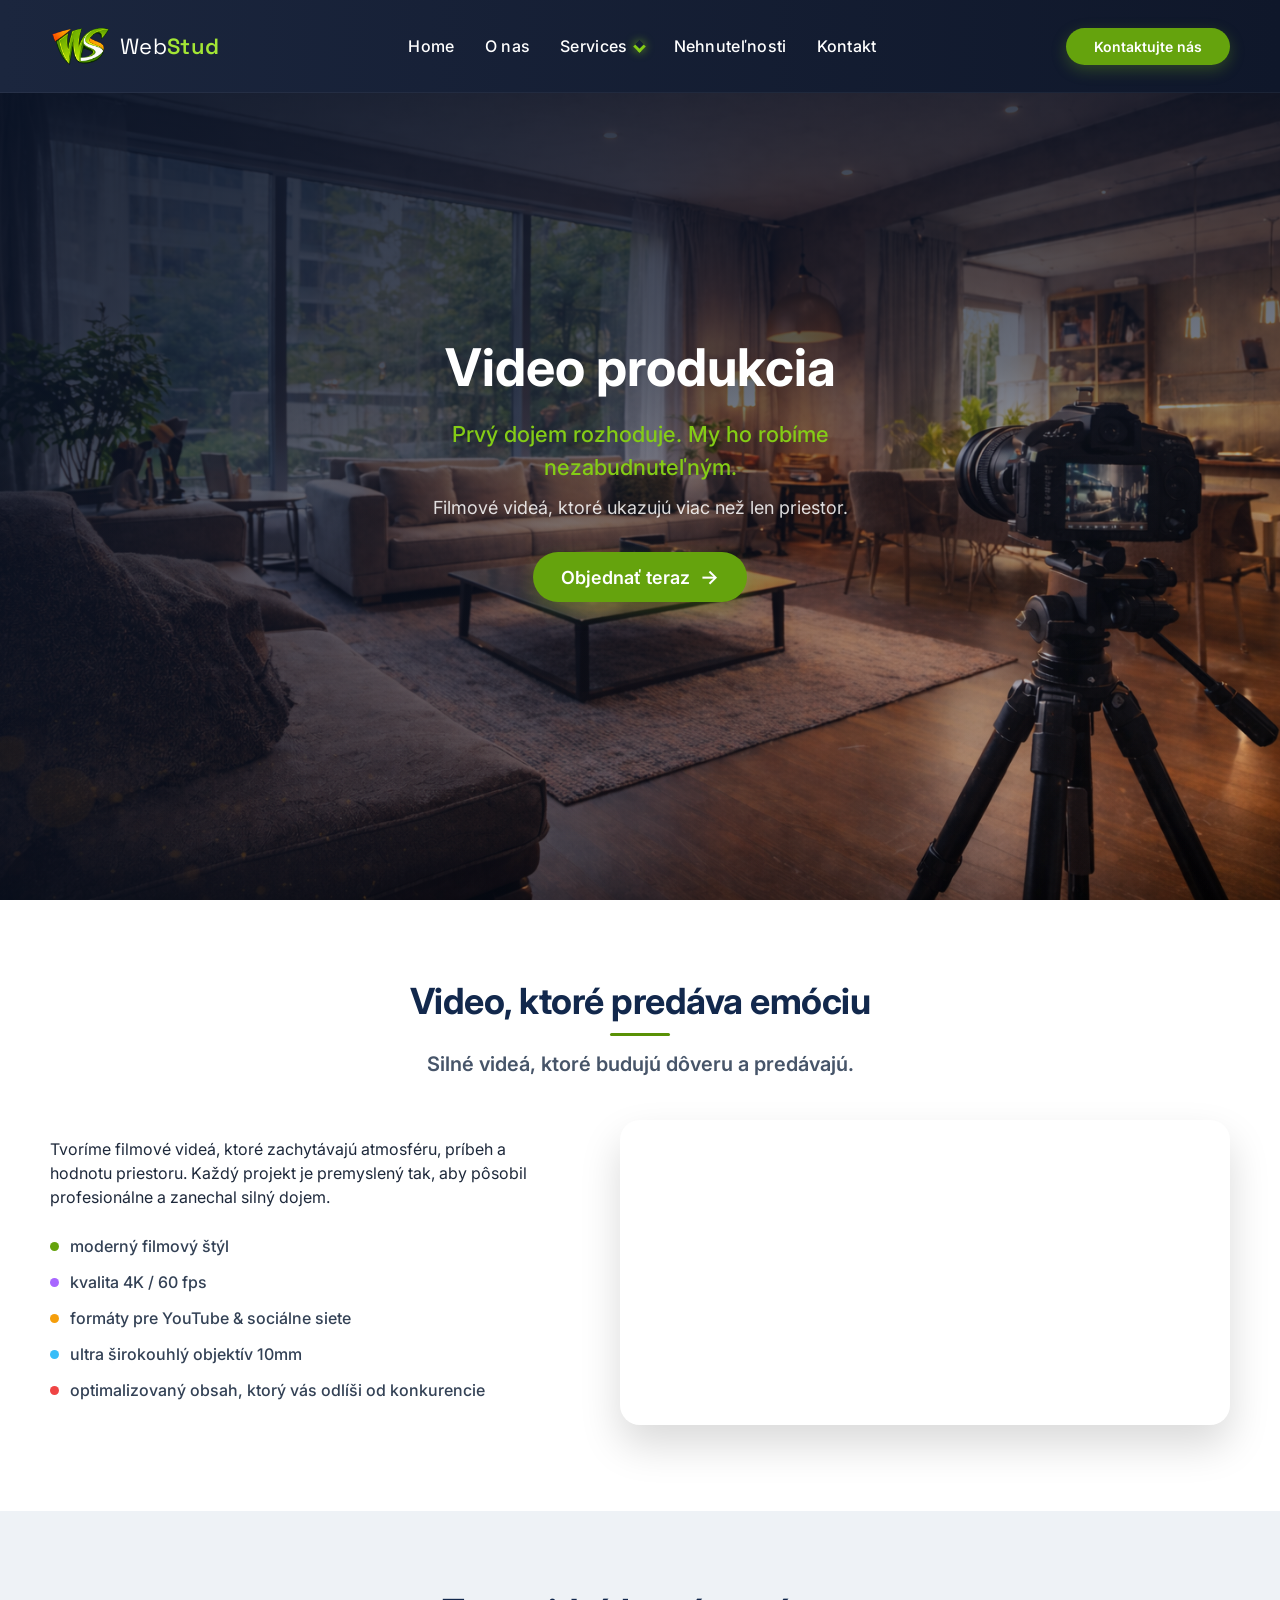
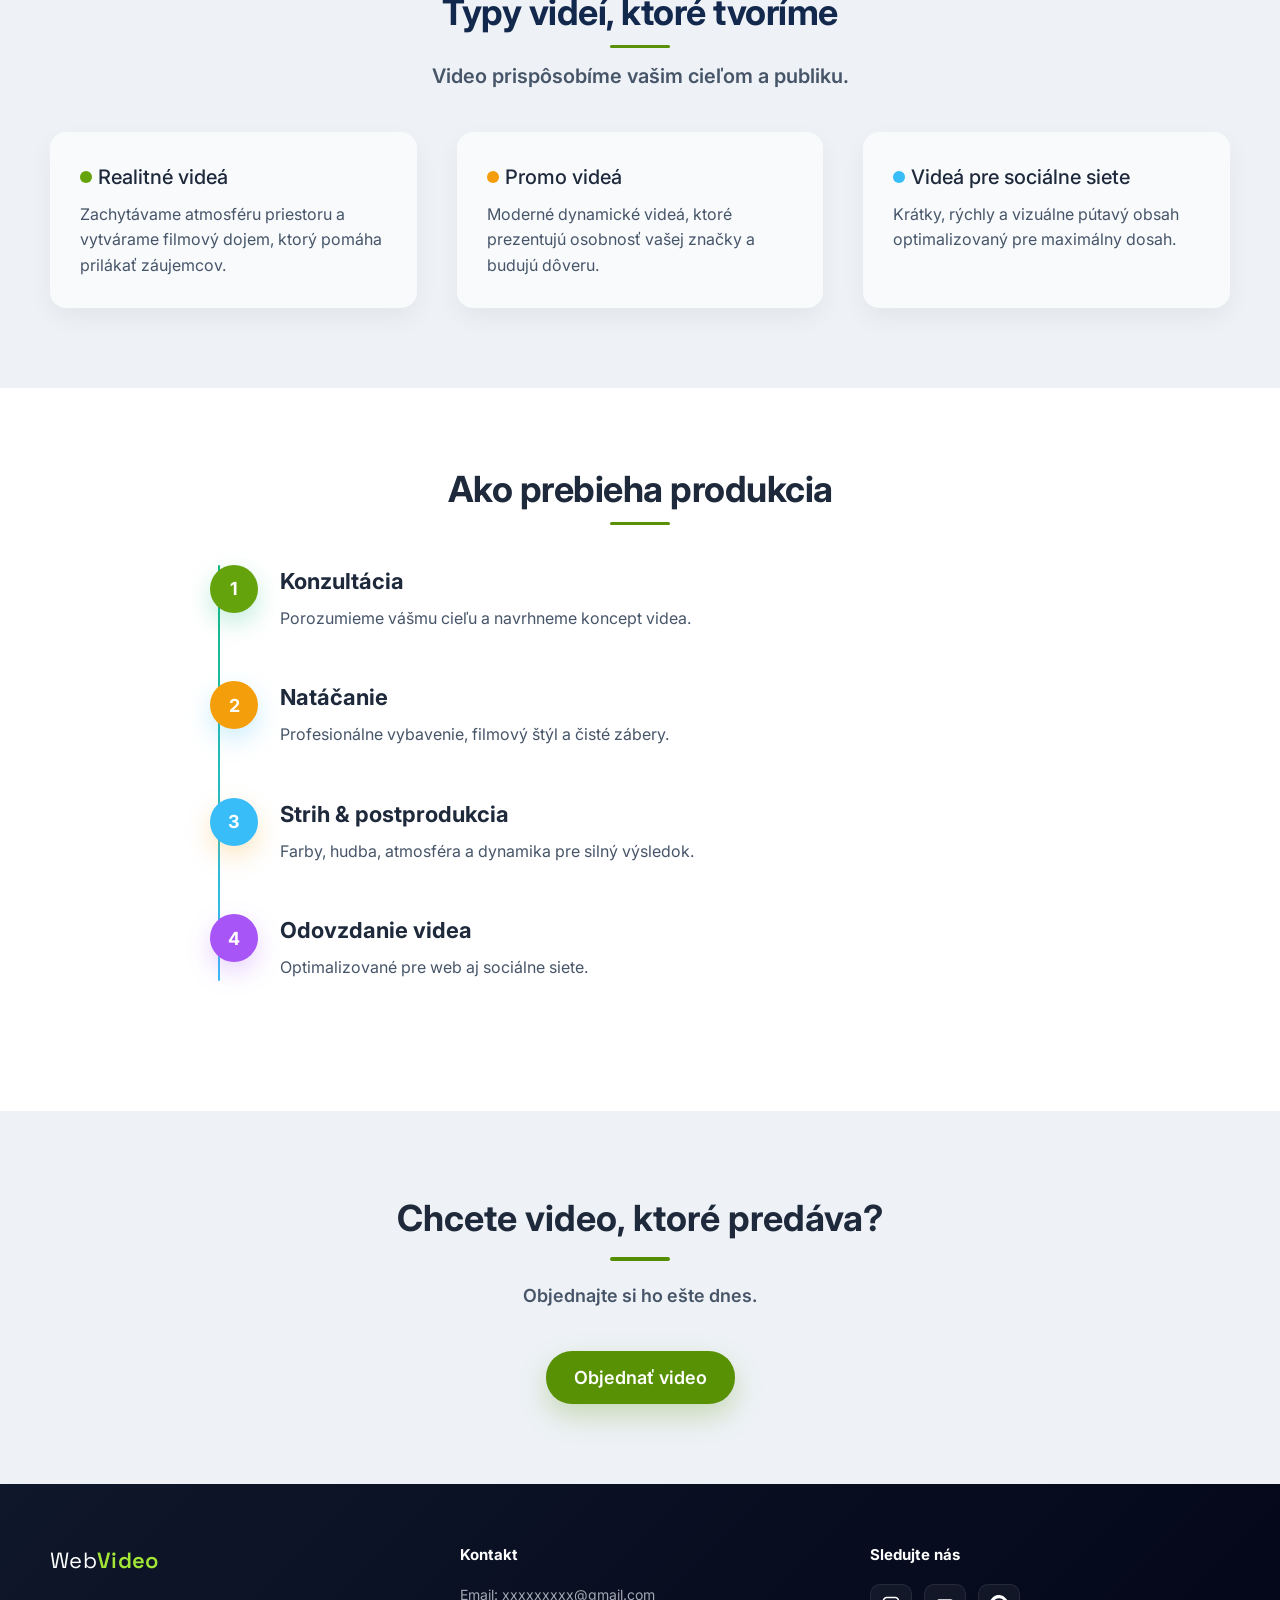
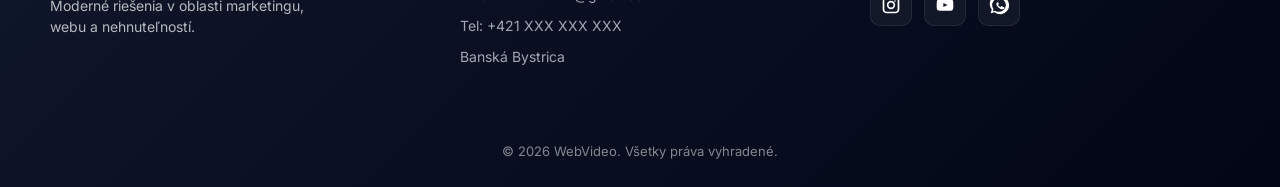
==== video-production.html @ 0b0b2081 "first commit" ====
<!doctype html>
<html lang="sk">
  <head>
    <meta charset="UTF-8" />
    <meta name="viewport" content="width=device-width, initial-scale=1.0" />

    <link
      href="https://fonts.googleapis.com/css2?family=Inter:wght@400;500;600;700;800&display=swap"
      rel="stylesheet"
    />

    <link
      href="https://fonts.googleapis.com/css2?family=Space+Grotesk:wght@500;700&display=swap"
      rel="stylesheet"
    />

    <link rel="stylesheet" href="https://unpkg.com/aos@2.3.1/dist/aos.css">

    <title>Video-prod</title>
    <link rel="stylesheet" href="css/style.css" />
  </head>
  <body>
    <!-- Header -->
    <header class="header">
      <div class="container header-inner">
        <a href="/" class="logo">
          <img src="assets/images/stud4.png"class="logo-img" />
          <span class="logo-text">
            <span class="logo-on">Web</span><span class="logo-business">Stud</span>
          </span>
        </a>

        <nav class="nav">
          <a href="index.html">Home</a>
          <a href="index.html#about">O nas </a>
           <div class="nav-item has-submenu">
              <a href="#services" class="submenu-toggle">
                Services <span class="arrow"></span>
              </a>
            <ul class="submenu">
              <li><a href="web.html">Webové stránky</a></li>
              <li><a href="video-production.html">Video production</a></li>
              <li><a href="visualization.html">Visualization</a></li>
              
            </ul>
          </div>          
          <a href="real-estate.html">Nehnuteľnosti</a>

          <a href="#footer">Kontakt</a>

          <a href="contact.html#form" class="header-btn mobile-btn">
            Kontaktujte nás
          </a>
        </nav>

        <div class="header-contact">
          <a href="contact.html#form" class="header-btn">Kontaktujte nás</a>
        </div>

        <div class="burger" id="burger">
          <span></span>
          <span></span>
          <span></span>
        </div>
      </div>
    </header>

    <!-- Video-hero Section-->
    <section class="video-hero">

      <div class="container">
        <h1>Video produkcia</h1>

        <p class="video-text">
          Prvý dojem rozhoduje. My ho robíme nezabudnuteľným.
        </p>

        <p class="video-description">
          Filmové videá, ktoré ukazujú viac než len priestor.
        </p>

        <a href="#" class="btn btn-primary" data-modal="videoModal">
          Objednať teraz <span class="arrow">→</span>
        </a>
      </div>

    </section>


      <!-- Video-about Section  -->
    <section class="video-about fade-in ">

      <div class="container">
        <h2 class="video-about-title">Video, ktoré predáva emóciu</h2>
        <p class="video-about-subtitle">
          Silné videá, ktoré budujú dôveru a predávajú.
        </p>
      </div>

      <div class="container about-video-container">

        <div class="video-about-text">
          
          <p">
            Tvoríme filmové videá, ktoré zachytávajú atmosféru, príbeh a hodnotu priestoru.
            Každý projekt je premyslený tak, aby pôsobil profesionálne a zanechal silný dojem.
          </p>
          <ul class="video-benefits">
            <li>moderný filmový štýl</li>
            <li>kvalita 4K / 60 fps</li>
            <li>formáty pre YouTube & sociálne siete</li>
            <li>ultra širokouhlý objektív 10mm</li>
            <li>optimalizovaný obsah, ktorý vás odlíši od konkurencie</li>
          </ul>
        </div>

        <div class="video-box">
          <video autoplay muted loop playsinline>
            <source src="assets/videos/video-prod.webm" type="video/mp4" />
          </video>
        </div>

      </div>
    </section>


      <!-- Section Types -->
    <section class="video-types fade-in">
      <div class="container">
        <h2 class="types-title">Typy videí, ktoré tvoríme</h2>
        <p class="types-subtitle">
          Video prispôsobíme vašim cieľom a publiku.
        </p>

        <div class="types-grid">
          <div class="type-card">
            <h3>Realitné videá</h3>
            <p>Zachytávame atmosféru priestoru a vytvárame filmový dojem, ktorý pomáha prilákať záujemcov.</p>
          </div>

          <div class="type-card">
            <h3>Promo videá</h3>
            <p>Moderné dynamické videá, ktoré prezentujú osobnosť vašej značky a budujú dôveru.</p>
          </div>

          <div class="type-card">
            <h3>Videá pre sociálne siete</h3>
            <p>Krátky, rýchly a vizuálne pútavý obsah optimalizovaný pre maximálny dosah.</p>
          </div>

        </div>
      </div>
    </section>

    <!-- Section Timeline -->
    <section class="video-process fade-in">
      <div class="container">
        <h2 class="process-title">Ako prebieha produkcia</h2>

        <div class="timeline">

          <div class="timeline-item">
            <div class="timeline-dot">1</div>
            <div class="timeline-content">
              <h3>Konzultácia</h3>
              <p>Porozumieme vášmu cieľu a navrhneme koncept videa.</p>
            </div>
          </div>

          <div class="timeline-item">
            <div class="timeline-dot">2</div>
            <div class="timeline-content">
              <h3>Natáčanie</h3>
              <p>Profesionálne vybavenie, filmový štýl a čisté zábery.</p>
            </div>
          </div>

          <div class="timeline-item">
            <div class="timeline-dot">3</div>
            <div class="timeline-content">
              <h3>Strih & postprodukcia</h3>
              <p>Farby, hudba, atmosféra a dynamika pre silný výsledok.</p>
            </div>
          </div>

          <div class="timeline-item">
            <div class="timeline-dot">4</div>
            <div class="timeline-content">
              <h3>Odovzdanie videa</h3>
              <p>Optimalizované pre web aj sociálne siete.</p>
            </div>
          </div>

        </div>
      </div>
    </section>

    <!-- Section CTA -->
    <section class="cta-section fade-in">
      <div class="container">

        <h2 class="cta-title">Chcete video, ktoré predáva?</h2>

        <p class="cta-text">
          Objednajte si ho ešte dnes.
        </p>

        <a href="#" class="cta-button" data-modal="videoModal">
          Objednať video
        </a>

      </div>
    </section>


    <!-- Footer  -->
    <footer class="footer fade-in" id="footer">
      <div class="container footer-container">

        <div class="footer-col footer-brand">
          <span class="logo-text">
            <span class="logo-on">Web</span><span class="logo-business">Video</span>
          </span>
          <p class="footer-text">
            Moderné riešenia v oblasti marketingu, <br>webu a nehnuteľností.
          </p>
        </div>

        <div class="footer-col">
          <h4>Kontakt</h4>
          <ul>
            <li>Email: xxxxxxxxx@gmail.com</li>
            <li>Tel: +421 XXX XXX XXX</li>
            <li>Banská Bystrica</li>
          </ul>
        </div>

        <div class="footer-col">
          <h4>Sledujte nás</h4>

          <div class="footer-socials">
            <!-- Instagram -->
            <a href="#">
              <svg viewBox="0 0 24 24" fill="currentColor">
                <path d="M7 2C4.2 2 2 4.2 2 7v10c0 
                2.8 2.2 5 5 5h10c2.8 0 5-2.2 
                5-5V7c0-2.8-2.2-5-5-5H7zm10 
                2a3 3 0 0 1 3 3v10a3 3 0 0 
                1-3 3H7a3 3 0 0 1-3-3V7a3 3 
                0 0 1 3-3h10zm-5 3a5 5 0 1 0 
                0 10 5 5 0 0 0 0-10zm0 
                2a3 3 0 1 1 0 6 3 3 0 0 
                1 0-6zm4.8-2.8a1 1 0 1 
                0 0 2 1 1 0 0 0 0-2z"/>
              </svg>
            </a>

            <!-- YouTube -->
            <a href="#">
              <svg viewBox="0 0 24 24" fill="currentColor">
                <path d="M21.8 8s-.2-1.4-.8-2c-.8-.8-1.7-.8-2.1-.9C15.9 
                5 12 5 12 5h0s-3.9 0-6.9.1c-.4 
                0-1.3.1-2.1.9-.6.6-.8 
                2-.8 2S2 9.6 2 11.2v1.6C2 
                14.4 2.2 16 2.2 16s.2 1.4.8 
                2c.8.8 1.9.8 2.4.9 1.7.2 
                6.6.1 6.6.1s3.9 0 6.9-.1c.4 
                0 1.3-.1 2.1-.9.6-.6.8-2 
                .8-2s.2-1.6.2-3.2v-1.6C22 
                9.6 21.8 8 21.8 8zM10 
                14.5v-5l5 2.5-5 2.5z"/>
              </svg>
            </a>

            <!-- WhatsApp -->
            <a href="#">
              <svg viewBox="0 0 24 24" fill="currentColor">
                <path d="M20 3.9A10 10 0 0 0 3.3 
                17.4L2 22l4.7-1.2A10 10 0 1 0 
                20 3.9zm-8 16.3a8.2 8.2 0 0 
                1-4.2-1.1l-.3-.2-2.8.7.7-2.7-.2-.3a8.2 
                8.2 0 1 1 6.8 3.6zm4.5-6.1c-.2-.1-1.4-.7-1.6-.8-.2-.1-.3-.1-.4.1-.1.2-.5.8-.6 
                1-.1.2-.2.2-.4.1-1.1-.5-1.9-1.1-2.6-2.2-.2-.2 
                0-.3.1-.4.1-.1.2-.3.4-.5.1-.2.2-.3.3-.5.1-.2 
                0-.3 0-.4 0-.1-.4-1-.6-1.4-.2-.4-.3-.3-.4-.3h-.4c-.1 
                0-.4.1-.6.3-.2.2-.8.8-.8 1.9s.8 2.2.9 2.3c.1.2 
                1.6 2.5 4 3.4.6.2 1 .3 1.3.4.6.2 1.1.1 
                1.5.1.5-.1 1.4-.6 1.6-1.1.2-.5.2-1 
                .2-1.1-.1-.1-.2-.1-.4-.2z"/>
              </svg>
            </a>
          </div>
        </div>

      </div>

      <div class="footer-bottom">
        © 2026 WebVideo. Všetky práva vyhradené.
      </div>
    </footer>


    <div class="modal" id="videoModal">
      <div class="modal-content">

        <span class="close">×</span>

        <h2>Objednať video</h2>
        <p>Napíšte nám viac o vašom projekte a pripravíme návrh.</p>

        <form class="modal-form">
          <input type="text" placeholder="Vaše meno" required>
          <input type="email" placeholder="Email" required>
          <input type="text" placeholder="Typ videa (reklama, prezentácia...)">

          <textarea placeholder="Popíšte váš projekt" rows="4"></textarea>

          <button type="submit">Odoslať dopyt</button>
        </form>

      </div>
    </div>

    <script>
      window.addEventListener("scroll", () => {
        const offset = window.scrollY * 0.6;
        document.documentElement.style.setProperty(
          "--parallax-offset",
          offset + "px",
        );
      });
    </script>

    <!-- <a href="#" class="cookie-fixed-button">
      <img src="assets/images/cook-fot.png" alt="Cookie Settings" />
    </a> -->


    <script src="js/main.js"></script>
  </body>
</html>
---- css/style.css ----
/* * {
  outline: 1px solid #d10823;
} */

*,
*::before,
*::after {
  margin: 0;
  padding: 0;
  box-sizing: border-box;
}

html {
  scroll-behavior: smooth;
  font-family: "Inter", sans-serif;
  font-size: 16px;
  line-height: 1.5;
  -webkit-font-smoothing: antialiased;
  -moz-osx-font-smoothing: grayscale;
}

ul,
ol {
  list-style: none;
}

a {
  text-decoration: none;
  color: inherit;
}

table {
  border-collapse: collapse;
  border-spacing: 0;
}

img {
  display: block;
  max-width: 100%;
  height: auto;
}

input,
select,
textarea {
  font: inherit;
  background: none;
  border: none;
  outline: none;
}

button:hover,
a:hover {
  cursor: pointer;
}

button,
a,
.btn,
.btn-primary {
  transition: all 0.3s ease;
}

button,
.btn,
.btn-primary,
.cta-open {
  cursor: pointer !important;
}

body {
  font-family: "Inter", sans-serif;
  background: #f9fafb;
  color: #1e293b;
  width: 100%;
  height: 100vh;
  margin: 0 auto;
}

.container,
.header-inner,
.footer__container {
  max-width: 1920px;
  width: 100%;
  padding: 0 80px;
  margin: 0 auto;
}

@media (max-width: 1512px) {
  .container,
  .header__container,
  .footer__container {
    padding: 0 70px;
  }
}

@media (max-width: 1366px) {
  .container,
  .header__container,
  .footer__container {
    padding: 0 60px;
  }
}

@media (max-width: 1280px) {
  .container,
  .header__container,
  .footer__container {
    padding: 0 50px;
  }
}

@media (max-width: 920px) {
  .container,
  .header__container,
  .footer__container {
    padding: 0 40px;
  }
}

@media (max-width: 768px) {
  .container,
  .header__container,
  .footer__container {
    padding: 0 30px;
  }
}

@media (max-width: 480px) {
  .container,
  .header__container,
  .footer__container {
    padding: 0 20px;
  }
}

@media (max-width: 360px) {
  .container,
  .header__container,
  .footer__container {
    padding: 0 10px;
  }
}

.btn {
  display: inline-block;
  padding: 10px 28px;
  border-radius: 26px;
  text-decoration: none;
  font-weight: 600;
  transition: 0.3s ease;
}

.btn-primary {
  background: #a3e635;
  color: white;
  border: none;
}

.btn-primary:hover {
  background: #599105;
}

.section {
  padding: 80px 0;
}

.section:nth-child(even) {
  background: #f9fafb;
}

.section-dark {
  background: #05aa0d;
  color: white;
}

.section-title {
  font-size: 36px;
  font-weight: 700;
  letter-spacing: -0.5px;
  color: #12284c;
}

@media (max-width: 1024px) {
  .section-title {
    font-size: 32px;
  }
}

@media (max-width: 768px) {
  .section-title {
    font-size: 30px;
  }
}

.section-title::after {
  content: "";
  display: block;
  width: 60px;
  height: 3px;
  margin: 10px auto 0;
  background: #599105;
  border-radius: 2px;
}

.grid {
  display: grid;
  grid-template-columns: repeat(auto-fit, minmax(250px, 1fr));
  gap: 25px;
}

.card {
  background: white;
  padding: 25px;
  border-radius: 10px;
  transition: 0.3s ease;
  box-shadow: 0 5px 15px rgba(0, 0, 0, 0.05);
}

.card:hover {
  transform: translateY(-5px);
}

/* Header */
.header {
  position: fixed;
  width: 100%;
  top: 0;
  left: 0;
  z-index: 1000;
  padding: 16px 0;
  background: linear-gradient(90deg, #1b263e, #0f172a);
  border-bottom: 1px solid rgba(255, 255, 255, 0.05);
}

.header.scrolled {
  box-shadow: 0 5px 20px rgba(0, 0, 0, 0.2);
}

.header-inner {
  display: flex;
  align-items: center;
  justify-content: space-between;
}

.logo {
  display: flex;
  align-items: center;
  gap: 10px;
  text-decoration: none;
}

.logo-img {
  width: 60px;
  height: 60px;
  object-fit: contain;
}

.logo-text {
  font-family: "Space Grotesk", sans-serif;
  letter-spacing: 0.3px;
}

.logo-on {
  color: #ffffff;
  font-weight: 400;
  font-size: 22px;
}

.logo-business {
  font-weight: 600;
  font-size: 22px;
  color: #a3e635;
}

.nav {
  display: flex;
  gap: 30px;
}

.nav a {
  color: #ffffff;
  text-decoration: none;
  font-weight: 500;
  font-size: 16px;
  padding: 5px 0;
  letter-spacing: 0.3px;
  position: relative;
}

.nav a::after {
  content: "";
  position: absolute;
  left: 50%;
  bottom: -6px;
  width: 0;
  height: 2px;
  border-radius: 2px;
  background: linear-gradient(to right, #84cc16, #a3e635);
  transform: translateX(-50%);
  transition: width 0.3s ease;
}

.nav a:hover::after {
  width: 60%;
}

.nav a:hover {
  color: #a3e635;
}

.has-submenu {
  position: relative;
}

.submenu {
  position: absolute;
  top: calc(100% + 6px);
  left: 0;
  background: linear-gradient(90deg, #1b263e, #0f172a);
  padding: 12px 0;
  border-radius: 12px;
  box-shadow: 0 12px 28px rgba(0, 0, 0, 0.18);
  opacity: 0;
  visibility: hidden;
  transform: translateY(10px);
  transition: all 0.25s ease;
  min-width: 220px;
  z-index: 999;
}

.has-submenu:hover .submenu {
  opacity: 1;
  visibility: visible;
  transform: translateY(0);
}

.submenu li a {
  position: relative;
  display: inline-block;
  padding: 12px 20px;
  color: #e2e8f0;
  font-size: 15px;
  white-space: nowrap;
  transition: color 0.25s ease;
}

.submenu li a::after {
  content: "";
  position: absolute;
  left: 50%;
  bottom: 6px;
  transform: translateX(-50%);
  width: 10px;
  height: 2px;
  background: transparent;
  transition: background 0.25s ease;
}

.submenu li a:hover::after {
  background: #ffffff;
}

.nav-item .submenu-toggle {
  display: flex;
  align-items: center;
  gap: 7px;
}

.nav-item .arrow {
  width: 9px;
  height: 9px;
  border-right: 3px solid #84cc16;
  border-bottom: 3px solid #84cc16;
  transform: rotate(45deg);
  transition:
    transform 0.25s ease,
    border-color 0.25s ease,
    box-shadow 0.25s ease;
  box-shadow: 0 0 10px rgba(132, 204, 22, 0.7);
}

.has-submenu:hover .arrow {
  transform: rotate(-135deg);
  border-color: #ffffff;
  box-shadow: 0 0 12px rgba(255, 255, 255, 0.9);
}

.header-btn {
  background: #65a30d;
  color: #ffffff;
  padding: 10px 28px;
  border-radius: 26px;
  font-size: 14px;
  font-weight: 600;
  box-shadow: 0 5px 15px rgba(132, 204, 22, 0.25);
  transition: all 0.3s ease;
}

.header-btn:hover {
  background: #84cc16;
  color: #ffffff;
  transform: translateY(-1px);
  box-shadow: 0 6px 15px rgba(89, 145, 5, 0.3);
}

.mobile-btn {
  display: none;
}

/* Burger */
.burger {
  display: none;
  flex-direction: column;
  gap: 4px;
  cursor: pointer;
}

.burger span {
  width: 25px;
  height: 3px;
  background: white;
  transition: 0.3s ease;
}

.burger.active span:nth-child(1) {
  transform: rotate(45deg) translate(5px, 5px);
}

.burger.active span:nth-child(2) {
  opacity: 0;
}

.burger.active span:nth-child(3) {
  transform: rotate(-45deg) translate(5px, -5px);
}

@media (max-width: 1020px) {
  .nav {
    display: flex;
    gap: 20px;
  }

  .header-btn {
    padding: 8px 14px;
  }
}

@media (max-width: 768px) {
  .nav {
    position: fixed;
    top: 0;
    right: -100%;
    width: 260px;
    height: 100vh;
    background: #1e293b;
    background-image:
      repeating-linear-gradient(
        135deg,
        rgba(255, 255, 255, 0.04) 0px,
        rgba(255, 255, 255, 0.04) 1px,
        transparent 1px,
        transparent 20px
      ),
      repeating-linear-gradient(
        45deg,
        rgba(255, 255, 255, 0.04) 0px,
        rgba(255, 255, 255, 0.04) 1px,
        transparent 1px,
        transparent 20px
      );
    flex-direction: column;
    gap: 25px;
    padding: 100px 30px;
    transition: 0.4s ease;
  }

  .nav.active {
    right: 0;
  }

  .header-contact {
    display: none;
  }

  .burger {
    display: flex;
  }

  .nav a {
    font-size: 18px;
  }

  .nav-item .arrow {
    width: 12px;
    height: 12px;
    margin-left: 4px;
    border-right: 3px solid #84cc16;
    border-bottom: 3px solid #84cc16;
    transform: rotate(45deg);
    transition:
      transform 0.25s ease,
      border-color 0.25s ease,
      box-shadow 0.25s ease;
    box-shadow: 0 0 10px rgba(132, 204, 22, 0.7);
  }

  .mobile-btn {
    display: inline-block;
  }

  .nav .header-btn {
    width: 100%;
    padding: 12px;
    border-radius: 10px;
  }

  .nav .header-btn {
    color: #fff;
    padding: 8px 24px;
    border: 2px solid #84cc16;
    border-radius: 26px;
    background: transparent;
    box-shadow: none;
  }

  .nav .header-btn:hover {
    color: #fff;
    background: #84cc16;
  }

  .nav .header-btn::after {
    content: none;
  }
}

/* Section Hero */
.hero {
  position: relative;
  height: 100vh;
  display: flex;
  align-items: center;
  justify-content: center;
  text-align: center;
  overflow: hidden;
  color: #fff;
}

.hero-bg {
  position: absolute;
  inset: 0;
  z-index: 1;
}

.hero-bg img {
  width: 100%;
  height: 100%;
  object-fit: cover;
  object-position: right center;
  transform: scale(1.08);
  transition: transform 4s ease;
}

.hero:hover .hero-bg img {
  transform: scale(1.12);
}

.hero-gradient {
  position: absolute;
  inset: 0;
  background:
    radial-gradient(
      circle at center,
      rgba(0, 0, 0, 0.5) 0%,
      rgba(0, 0, 0, 0.2) 40%,
      rgba(0, 0, 0, 0) 70%
    ),
    linear-gradient(
      90deg,
      rgba(5, 25, 55, 0.8) 0%,
      rgba(5, 25, 55, 0.6) 40%,
      rgba(5, 25, 55, 0.2) 100%
    );
}

.hero-content {
  position: relative;
  z-index: 3;
  max-width: 700px;
  padding-top: 50px;
}

.hero-title {
  font-size: clamp(36px, 6vw, 64px);
  font-weight: 700;
  margin-bottom: 20px;
  letter-spacing: -1px;
}

.hero-title .accent {
  color: #65a30d;
  margin: 0 8px;
}

.hero-subtitle {
  font-size: 20px;
  color: #cfd8e3;
  margin-bottom: 45px;
  line-height: 1.6;
  max-width: 600px;
  margin-left: auto;
  margin-right: auto;
}

.hero-buttons {
  display: flex;
  justify-content: center;
  gap: 15px;
  margin-top: 70px;
  flex-wrap: wrap;
}

.btn {
  padding: 10px 28px;
  border-radius: 26px;
  font-weight: 600;
  text-decoration: none;
  transition: all 0.3s ease;
}

.btn-primary {
  background: #65a30d;
  color: #fff;
  box-shadow: 0 10px 25px rgba(101, 163, 13, 0.3);
}

.btn-primary:hover {
  background: #84cc16;
  color: #fff;
  transform: translateY(-4px) scale(1.03);
  box-shadow:
    0 0 20px rgba(132, 204, 22, 0.6),
    0 10px 20px rgba(101, 163, 13, 0.5);
}

.btn-outline {
  border: 2px solid #65a30d;
  color: #fff;
  background: transparent;
}

.btn-outline:hover {
  background: #65a30d;
  color: #fff;
  transform: translateY(-4px) scale(1.03);
  box-shadow: 0 15px 35px rgba(101, 163, 13, 0.4);
}

.hero-title,
.hero-subtitle,
.hero-buttons {
  opacity: 0;
  transform: translateY(40px);
  animation: heroFade 1.4s ease-out forwards;
}

.hero-subtitle {
  animation-delay: 0.3s;
}

.hero-buttons {
  animation-delay: 0.6s;
}

@keyframes heroFade {
  to {
    opacity: 1;
    transform: translateY(0);
  }
}
@media (max-width: 768px) {
  .hero {
    padding: 150px 0 80px 0;
    background-position: right center;
  }

  .hero-title {
    font-size: 36px;
  }

  .hero-text {
    font-size: 16px;
  }

  .hero-glass {
    width: 250px;
    height: 180px;
    left: 70%;
    opacity: 0.4;
  }

  .hero::before,
  .hero::after {
    width: 250px;
    height: 250px;
    filter: blur(80px);
  }
}

@media (max-width: 480px) {
  .hero {
    padding: 130px 0 80px 0;
  }

  .hero-title {
    font-size: 28px;
  }

  .hero-subtitle {
    font-size: 16px;
    line-height: 1.5;
  }

  .hero-buttons {
    flex-direction: column;
    align-items: center;
    gap: 12px;
    margin-top: 30px;
  }

  .btn-primary,
  .btn-outline {
    width: auto;
    min-width: 220px;
  }

  .hero-glass {
    display: none;
  }

  .mobile-btn {
    display: inline-block;
    margin-top: 20px;
    text-align: center;
  }
}

/* Section About */

.section-about {
  padding: 80px 0;
  position: relative;
  overflow: hidden;
  background: linear-gradient(135deg, #f8fafc 0%, #eef2f6 50%, #ffffff 100%);
}

.section-about::before {
  content: "";
  position: absolute;
  inset: 0;
  background: radial-gradient(
    circle at 20% 10%,
    rgba(42, 79, 138, 0.08),
    transparent 70%
  );
  pointer-events: none;
}

.about-container {
  display: grid;
  grid-template-columns: 1fr 1.15fr;
  gap: 20px;
  align-items: center;
}

.about-left,
.about-right {
  flex: 1 1 300px;
}

.about-left .section-title {
  font-size: 36px;
  margin-bottom: 24px;
  color: #12284c;
}

.about-text {
  font-size: 17px;
  line-height: 1.5;
  margin-bottom: 10px;
  color: #243144;
}

.about-text.fade-up {
  transform: translateY(40px);
  opacity: 0;
  transition: all 0.6s ease-out;
}

.about-text.fade-up.visible {
  transform: translateY(0);
  opacity: 1;
}

.about-list li {
  position: relative;
  padding-left: 28px;
  margin-bottom: 4px;
  font-size: 17px;
  color: #1f2a38;
  line-height: 1.6;
  font-weight: 500;
}

.about-list li {
  opacity: 0;
  transform: translateY(10px);
  transition: 0.4s ease;
}

.about-list.active li {
  opacity: 1;
  transform: translateY(0);
}

.about-list.active li:nth-child(1) {
  transition-delay: 0.1s;
}
.about-list.active li:nth-child(2) {
  transition-delay: 0.2s;
}
.about-list.active li:nth-child(3) {
  transition-delay: 0.3s;
}
.about-list li::before {
  content: "";
  position: absolute;
  left: 0;
  top: 9px;
  width: 9px;
  height: 9px;
  border-radius: 50%;
  transition: all 0.25s ease;
}

.about-list li:nth-child(1)::before {
  background: #65a30d;
}

.about-list li:nth-child(2)::before {
  background: #38bdf8;
}

.about-list li:nth-child(3)::before {
  background: #f59e0b;
}

.laptop {
  position: relative;
  width: 100%;
  max-width: 760px;
  min-width: 0px;
  margin-left: auto;
  justify-self: end;
  transform: translateY(30px);
}

.laptop:hover {
  transform: translateY(20px) scale(1.02);
  transition: 0.4s ease;
}

.laptop img {
  width: 100%;
  display: block;
  position: relative;
  filter: drop-shadow(0 20px 40px rgba(42, 79, 138, 0.18));
  transform: scale(1.06);
  z-index: 2;
}

/* screen container */
.screen {
  position: absolute;
  top: 12%;
  left: 31%;
  width: 58%;
  height: 59%;
  overflow: hidden;
  z-index: 1;
  clip-path: polygon(
    18% 3%,
    /* top left */ 100% 9%,
    /* top right */ 90% 95%,
    /* bottom right */ 10% 79% /* bottom left */
  );
}

.screen video {
  width: 100%;
  height: 100%;
  object-fit: cover;
  filter: brightness(0.97) contrast(1.08) saturate(1.05);
}

@media (max-width: 1020px) {
  .about-container {
    grid-template-columns: 1fr;
    gap: 0px;
  }
}

@media (max-width: 900px) {
  .about-container {
    grid-template-columns: 1fr;
  }

  .laptop {
    justify-self: center;
  }

  .section-about {
    padding-top: 80px;
    padding-bottom: 0;
  }

  .laptop {
    margin: 0 auto;
  }

  .about-left {
    max-width: 100%;
  }
}

@media (max-width: 768px) {
  .about-container {
    grid-template-columns: 1fr;
  }

  .about-list li {
    font-size: 15px;
  }

  .laptop {
    margin: 0 auto;
    justify-self: center;
  }
}

@media (max-width: 520px) {
  .about-container {
    padding: 0 px;
  }

  .section-title {
    font-size: 26px;
  }

  .about-text {
    font-size: 14px;
    line-height: 1.6;
    margin-bottom: 16px;
    max-width: 100%;
  }

  .laptop {
    min-width: 360px;
  }
}

@media (max-width: 480px) {
  .about-list li {
    font-size: 14px;
  }
}

@media (max-width: 360px) {
  .laptop {
    min-width: 300px;
  }
}

/* Section Services */
.section-services {
  padding: 80px 0;
  background: #ffffff;
}

.section-title {
  font-size: 36px;
  font-weight: 700;
  letter-spacing: -0.5px;
  display: block;
  width: 100%;
  text-align: center;
}

.section-title::after {
  content: "";
  display: block;
  width: 60px;
  height: 3px;
  margin: 10px auto 0;
  background: #599105;
  border-radius: 2px;
}

.section-subtitle {
  color: #243144;
  font-size: 18px;
  margin-bottom: 50px;
  text-align: center;
  padding-top: 14px;
}

.section-services .grid {
  display: grid;
  grid-template-columns: repeat(auto-fit, minmax(280px, 1fr));
  gap: 45px;
}

.card {
  background: #ffffff;
  border-radius: 18px;
  display: flex;
  flex-direction: column;
  height: 100%;
  overflow: hidden;
  border: 1.5px solid rgba(42, 79, 138, 0.22);
  padding: 0;
  box-shadow: 0 8px 24px rgba(0, 0, 0, 0.06);
  transition: all 0.35s cubic-bezier(0.22, 1, 0.36, 1);
}

.card:hover {
  transform: translateY(-8px);
  box-shadow: 0 25px 50px rgba(0, 0, 0, 0.1);
}

.card:hover .card-top::before {
  opacity: 0.16;
}

.card:hover p {
  color: #334155;
}

.card-top {
  background: linear-gradient(135deg, #0b1626, #2a4f8a);
  padding: 28px;
  color: #ffffff;
  position: relative;
  overflow: hidden;
}

.card-top::after {
  content: "";
  position: absolute;
  inset: 0;
  background: radial-gradient(
    circle at 30% 20%,
    rgba(255, 255, 255, 0.12),
    transparent 75%
  );
  pointer-events: none;
}

.card-top::before {
  content: "";
  position: absolute;
  inset: 0;
  background-image:
    repeating-linear-gradient(
      135deg,
      rgba(255, 255, 255, 0.04) 0px,
      rgba(255, 255, 255, 0.04) 1px,
      transparent 1px,
      transparent 20px
    ),
    repeating-linear-gradient(
      45deg,
      rgba(255, 255, 255, 0.04) 0px,
      rgba(255, 255, 255, 0.04) 1px,
      transparent 1px,
      transparent 20px
    );
  opacity: 0.15;
}

.card:hover .card-top::before {
  opacity: 1;
}

.card-top .icon,
.card-top h3 {
  position: relative;
  z-index: 2;
}

.card-top .icon svg {
  width: 40px;
  height: 40px;
  color: #9ee52a;
}

.card-top h3 {
  font-size: 20px;
  font-weight: 500;
  letter-spacing: 0.3px;
  color: #ffffff;
}

.card-body {
  display: flex;
  flex-direction: column;
  padding: 24px;
  flex: 1;
  transition: 0.3s ease;
}

.card:hover .card-body {
  transform: translateY(-4px);
}

.card-body p {
  color: #243144;
  margin-bottom: 16px;
}

.card-list {
  list-style: none;
  padding-left: 0;
}

.card-list li {
  position: relative;
  padding-left: 20px;
  margin-bottom: 8px;
  color: #243144;
  font-size: 14px;
}

.card-list li::before {
  content: "";
  position: absolute;
  left: 0;
  top: 9px;
  width: 9px;
  height: 9px;
  border-radius: 50%;
  transition: all 0.25s ease;
}
.card:nth-child(1) .card-list li::before {
  background: #9ee52a;
}

.card:nth-child(2) .card-list li::before {
  background: #38bdf8;
}

.card:nth-child(3) .card-list li::before {
  background: #f59e0b;
}

.card-btn {
  display: inline-flex;
  align-items: center;
  gap: 10px;
  padding: 10px 28px;
  margin-top: auto;
  background: transparent;
  border: 1.5px solid rgba(42, 79, 138, 0.6);
  color: #2a4f8a;
  font-size: 18px;
  font-weight: 600;
  letter-spacing: 0.3px;
  border-radius: 26px;
  margin-top: auto;
  text-decoration: none;
  transition: all 0.25s ease;
}

.card-btn:hover {
  background: rgba(42, 79, 138, 0.12);
  color: #2a4f8a;
  transform: translateY(-2px);
}

.card-btn::after {
  content: "→";
  font-size: 20px;
  transition: transform 0.3s ease;
}

.card-btn:hover::after {
  transform: translateX(5px);
}

.card:nth-child(1) .icon svg {
  color: #9ee52a;
}

.card:nth-child(2) .icon svg {
  color: #38bdf8;
}

.card:nth-child(3) .icon svg {
  color: #f59e0b;
}

.card:hover .icon svg {
  transform: scale(1.2);
  transition: 0.3s;
}

.fade-up {
  opacity: 0;
  transform: translateY(20px);
  animation: fadeUp 0.6s forwards;
}

.card:nth-child(1) {
  animation-delay: 0.1s;
}

.card:nth-child(2) {
  animation-delay: 0.2s;
}

.card:nth-child(3) {
  animation-delay: 0.3s;
}

@keyframes fadeUp {
  to {
    opacity: 1;
    transform: translateY(0);
  }
}

@media (max-width: 768px) {
  .section-services .card {
    padding: 0px;
  }

  .section-title {
    font-size: 28px;
  }

  .section-subtitle {
    font-size: 16px;
  }
}

/* Section Partners */
.section-partners {
  background: #eef2f6;
  padding: 40px 0 80px 0;
  text-align: center;
}

.partners-grid {
  display: grid;
  grid-template-columns: repeat(auto-fit, minmax(140px, 1fr));
  gap: 24px;
}

.partner-card {
  height: 90px;
  padding: 15px;
  display: flex;
  align-items: center;
  justify-content: center;
  background: #ffffff;
  border-radius: 16px;
  border: 1.5px solid rgba(42, 79, 138, 0.22);
  box-shadow: 0 8px 25px rgba(42, 79, 138, 0.08);
  position: relative;
  z-index: 1;
  overflow: hidden;
  transition: all 0.25s ease;
}

.partner-card:hover {
  transform: translateY(-4px);
  border-color: rgba(42, 79, 138, 0.45);
  background: rgba(42, 79, 138, 0.05);
  box-shadow:
    0 15px 30px rgba(42, 79, 138, 0.15),
    0 0 20px rgba(42, 79, 138, 0.08);
}

.partner-card img {
  max-width: 85%;
  max-height: 70px;
  object-fit: contain;
  filter: saturate(90%);
  opacity: 0.85;
  border-radius: 6px;
  transition: 0.4s ease;
}

.partner-card:hover img {
  filter: saturate(100%);
  opacity: 1;
  transform: scale(1.06);
}

.partner-card:nth-child(1) {
  animation-delay: 0.1s;
}

.partner-card:nth-child(2) {
  animation-delay: 0.2s;
}

.partner-card:nth-child(3) {
  animation-delay: 0.3s;
}

.partner-card:nth-child(4) {
  animation-delay: 0.4s;
}

.partner-card:nth-child(5) {
  animation-delay: 0.5s;
}

@keyframes fadeUp {
  from {
    opacity: 0;
    transform: translateY(20px);
  }
  to {
    opacity: 1;
    transform: translateY(0);
  }
}

.partners-cta {
  margin-top: 60px;
  text-align: center;
  padding-top: 40px;
  border-radius: 12px;
  border-top: 1px solid rgba(0, 0, 0, 0.1);
}

.partners-cta p {
  font-size: 20px;
  font-weight: 500;
  color: #243144;
  margin-bottom: 20px;
}

.btn-primary {
  transition: all 0.25s ease;
  transform: translateY(0);
}

.btn-primary:hover {
  transform: translateY(-2px);
  box-shadow: 0 12px 25px rgba(0, 0, 0, 0.12);
}

@media (max-width: 1100px) {
  .partners-grid {
    grid-template-columns: repeat(4, 1fr);
  }
}

@media (max-width: 900px) {
  .section-partners {
    padding: 70px 20px;
  }

  .partners-grid {
    grid-template-columns: repeat(3, 1fr);
    gap: 25px;
  }

  .partner-card {
    height: 80px;
    padding: 12px;
  }

  .partner-card img {
    max-height: 60px;
  }

  .partners-cta {
    margin-top: 50px;
  }
}

@media (max-width: 520px) {
  .section-partners {
    padding: 60px 15px;
  }

  .partners-grid {
    grid-template-columns: repeat(2, 1fr);
    gap: 18px;
  }

  .partner-card {
    height: 70px;
    padding: 10px;
    box-shadow:
      0 0 15px rgba(34, 197, 94, 0.12),
      0 8px 20px rgba(0, 0, 0, 0.05);
  }

  .partner-card:hover {
    transform: translateY(-4px) scale(1.02);
    box-shadow:
      0 0 20px rgba(34, 197, 94, 0.18),
      0 10px 25px rgba(0, 0, 0, 0.06);
  }

  .partner-card img {
    max-width: 75%;
    max-height: 50px;
  }

  .partners-cta {
    margin-top: 40px;
    padding: 20px;
  }

  .partners-cta p {
    font-size: 14px;
    line-height: 1.5;
  }
}

@media (max-width: 380px) {
  .partners-grid {
    grid-template-columns: 1fr;
  }

  .partner-card {
    height: 65px;
  }
}

/* Footer */
.footer {
  background: linear-gradient(135deg, #0f172a 0%, #020617 100%);
  color: #fff;
  padding: 60px 0 0;
  position: relative;
}

.footer-container {
  display: flex;
  flex-wrap: wrap;
  gap: 50px;
  justify-content: space-between;
}

.footer-col {
  flex: 1 1 calc(33.333% - 34px);
  min-width: 240px;
  box-sizing: border-box;
}

.footer-text {
  max-width: 280px;
  font-size: 14px;
  margin-top: 18px;
  color: rgba(255, 255, 255, 0.7);
}

.footer-col h4 {
  margin-bottom: 18px;
  font-size: 15px;
}

.footer-col ul {
  list-style: none;
  padding: 0;
}

.footer-col li {
  margin-bottom: 10px;
  font-size: 14px;
  color: rgba(226, 232, 240, 0.7);
}

.footer-socials {
  display: flex;
  gap: 12px;
  margin-top: 5px;
}

.footer-socials a {
  width: 42px;
  height: 42px;
  display: flex;
  align-items: center;
  justify-content: center;
  border-radius: 10px;
  background: rgba(255, 255, 255, 0.05);
  border: 1px solid rgba(255, 255, 255, 0.08);
  transition: 0.3s;
}

.footer-socials a:hover {
  background: rgba(101, 163, 13, 0.15);
  border-color: #65a30d;
  transform: translateY(-3px);
}

.footer-socials svg {
  width: 20px;
  height: 20px;
}

.footer-bottom {
  text-align: center;
  padding: 25px;
  margin-top: 40px;
  font-size: 13px;
  color: rgba(255, 255, 255, 0.5);
}

@media (max-width: 992px) {
  .footer-container {
    gap: 40px;
  }

  .footer-col {
    flex: 1 1 45%;
  }

  .footer-brand {
    max-width: 100%;
  }
}

@media (max-width: 600px) {
  .footer {
    padding: 40px 0 0;
  }

  .footer-container {
    flex-direction: column;
    gap: 30px;
    align-items: flex-start;
  }

  .footer-col {
    flex: 1 1 100%;
    width: 100%;
    min-width: unset;
  }

  .footer-text {
    max-width: 100%;
  }

  .footer-bottom {
    margin-top: 30px;
    padding: 20px 0;
    border-top: 1px solid rgba(255, 255, 255, 0.05);
    font-size: 13px;
    text-align: left;
  }
}

/* Web Pages */

/*  Sectson Web-hero */
.web-hero {
  position: relative;
  padding: 110px 0px 80px;
  height: 100vh;
  display: flex;
  align-items: center;
  margin-bottom: 0;
  color: #fff;
  overflow: hidden;
  text-align: center;
  background: url("../assets/images/web/site1.png") bottom/cover no-repeat;
  background-position: center 72%;
}

.web-hero::after {
  content: "";
  position: absolute;
  inset: 0;
  background: radial-gradient(
    circle at center,
    rgba(15, 23, 42, 0.85) 0%,
    rgba(15, 23, 42, 0.35) 40%,
    rgba(15, 23, 42, 0.15) 80%
  );
  pointer-events: none;
  z-index: 1;
}

.web-hero .container {
  position: relative;
  z-index: 3;
  max-width: 640px;
  padding-top: 40px;
  text-align: center;
}

.web-hero h1 {
  font-size: 52px;
  margin-bottom: 30px;
  color: #fff;
}

.web-hero p {
  color: #cbd5e1;
  margin-bottom: 30px;
  font-size: 18px;
}

.web-block li::before {
  content: "";
  position: absolute;
  left: 0;
  top: 9px;
  width: 10px;
  height: 10px;
  border-radius: 50%;
  background: linear-gradient(135deg, #65a30d, #38bdf8);
}

.web-hero .btn-primary {
  display: inline-flex;
  align-items: center;
  gap: 10px;
  padding: 10px 28px;
  background: #65a30d;
  box-shadow: 0 8px 20px rgba(101, 163, 13, 0.25);
  color: #ffffff;
  font-size: 18px;
  font-weight: 600;
  border-radius: 26px;
  transition: all 0.3s ease;
}

.web-hero .btn-primary:hover {
  background: #84cc16;
  transform: translateY(-2px);
  box-shadow: 0 10px 25px rgba(255, 255, 255, 0.15);
  color: #ffffff;
}

.arrow {
  display: inline-block;
  transition: transform 0.3s ease;
}

.btn-primary:hover .arrow {
  transform: translateX(5px);
}

.hero-text-title,
.web-hero p,
.web-hero .btn {
  opacity: 0;
  transform: translateY(40px);
  animation: webHeroFade 1.2s ease-out forwards;
}

.hero-text-title {
  animation-delay: 0.1s;
}

.web-hero p {
  animation-delay: 0.3s;
}

.web-hero .btn {
  animation-delay: 0.5s;
}

@keyframes webHeroFade {
  to {
    opacity: 1;
    transform: translateY(0);
  }
}

@media (max-width: 1024px) {
  .web-hero {
    padding: 100px 20px 70px;
    height: auto;
  }

  .web-hero h1 {
    font-size: 38px;
  }

  .web-hero p {
    font-size: 17px;
  }
}

@media (max-width: 768px) {
  .web-hero {
    padding: 80px 20px 60px;
    height: auto;
    background-position: left center;
  }

  .web-hero .container {
    max-width: 100%;
    padding-top: 20px;
  }

  .web-hero h1 {
    font-size: 32px;
    line-height: 1.2;
  }

  .web-hero p {
    font-size: 16px;
    margin-bottom: 25px;
  }

  .web-hero .btn-primary {
    font-size: 16px;
    padding: 10px 22px;
  }
}

@media (max-width: 480px) {
  .web-hero {
    padding: 70px 15px 50px;
  }

  .web-hero h1 {
    font-size: 26px;
  }

  .web-hero p {
    font-size: 15px;
  }

  .web-hero .btn-primary {
    font-size: 15px;
    padding: 10px 18px;
    width: auto;
  }
}

/* Section Web-about */
.web-about {
  padding: 60px 0 80px;
  background: #ffffff;
}

.web-about-container {
  display: grid;
  grid-template-columns: 1fr 1fr;
  gap: 80px;
  align-items: center;
  margin-top: 40px;
}

.section-title.center {
  color: #12284c;
  text-align: center;
  width: 100%;
}

.section-title.center::after {
  content: "";
  display: block;
  width: 60px;
  height: 3px;
  margin: 12px auto 0;
  background: #65a30d;
  border-radius: 2px;
}

.web-subtitle {
  font-size: 24px;
  font-weight: 600;
  margin-bottom: 20px;
  color: #475569;
}

.web-text p {
  margin-bottom: 18px;
  color: #243144;
  font-size: 17px;
  line-height: 1.65;
}

.web-box {
  display: flex;
  justify-content: center;
}

.web-visual {
  position: relative;
  width: 100%;
  max-width: 720px;
  aspect-ratio: 4 / 2.4;
  border-radius: 16px;
  background: rgba(42, 79, 138, 0.18);
  overflow: hidden;
  border: 1.5px solid rgba(42, 79, 138, 0.3);
}

.web-lead {
  font-size: 18px;
  font-weight: 500;
  color: #1e293b;
  margin-bottom: 20px;
}

.web-block {
  list-style: none;
  padding: 0;
  margin: 0;
}

.web-block li {
  position: relative;
  padding-left: 28px;
  margin-bottom: 14px;
  font-size: 16px;
  color: #2b3a4d;
}

.web-block li::before {
  content: "";
  position: absolute;
  left: 0;
  top: 9px;
  width: 9px;
  height: 9px;
  border-radius: 50%;
  transition: all 0.25s ease;
}

.web-block li:nth-child(1)::before {
  background: #65a30d;
}

.web-block li:nth-child(2)::before {
  background: #a866ff;
}

.web-block li:nth-child(3)::before {
  background: #f59e0b;
}

.web-block li:nth-child(4)::before {
  background: #38bdf8;
}

.img-back {
  position: absolute;
  top: 4%;
  left: 12%;
  width: 90%;
  border-radius: 16px;
  object-fit: cover;
  transform: rotate(-3deg);
  transition: transform 0.4s ease;
  z-index: 1;
}

.img-front {
  position: absolute;
  bottom: 3%;
  left: 7%;
  max-width: 80%;
  border-radius: 16px;
  object-fit: cover;
  transform: rotate(-5deg);
  box-shadow: 0 25px 60px rgba(0, 0, 0, 0.25);
  z-index: 2;
  transition: all 0.5s ease;
  transform-origin: bottom left;
}

.web-visual {
  position: relative;
  max-width: 700px;
  aspect-ratio: 4 / 2.5;
}

.img-back {
  top: 2%;
  left: 9%;
  width: 94%;
  transform: rotate(0deg);
  transition: transform 0.4s ease;
}

.img-front {
  bottom: 5%;
  left: 12%;
  width: 72%;
  transform: rotate(4deg);
  transition: transform 0.4s ease;
}

.img-back {
  transition: transform 0.5s ease;
}

.img-front {
  transition: transform 0.5s ease;
}

.web-visual:hover .img-back {
  transform: scale(1.03);
}

.web-visual:hover .img-front {
  transform: scale(1.08);
}

@media (max-width: 900px) {
  .web-about {
    padding: 50px 0;
  }

  .web-about-container {
    grid-template-columns: 1fr;
    gap: 40px;
  }

  .web-text {
    text-align: center;
    max-width: 600px;
    margin: 0 auto;
    order: 1;
  }

  .web-subtitle {
    text-align: center;
  }

  .web-text p {
    margin-bottom: 0;
    margin-bottom: 20px;
  }

  .web-box {
    order: 2;
  }

  .web-block {
    display: inline-block;
    text-align: left;
  }

  .section-title.center {
    font-size: 28px;
    line-height: 1.25;
  }

  .web-subtitle {
    font-size: 20px;
  }

  .web-text p {
    font-size: 16px;
    line-height: 1.6;
  }

  .web-visual {
    max-width: 85%;
    aspect-ratio: 4 / 3;
  }

  .web-visual {
    max-width: 100%;
  }

  .img-front {
    width: 80%;
    left: 10%;
  }

  .img-back {
    width: 95%;
    left: 5%;
  }

  .img-back,
  .img-front {
    width: 95%;
  }
}

@media (max-width: 768px) {
  .web-title {
    margin: 0;
  }

  .web-about-container {
    gap: 20px;
    margin-top: 20px;
  }

  .why-grid {
    margin-top: 30px;
  }

  .about-left {
    max-width: 100%;
  }

  .web-visual {
    max-width: 100%;
    aspect-ratio: 4 / 3;
  }

  .img-back,
  .img-front {
    width: 100%;
  }
}

/* Section Why us */
.why-us {
  padding: 80px 0;
  background: #eef2f6;
}

.web-title {
  font-size: 36px;
  font-weight: 700;
  letter-spacing: -0.5px;
  color: #12284c;
}

.why-subtitle {
  text-align: center;
  max-width: 560px;
  margin: 12px auto 0;
  font-size: 18px;
  font-weight: 600;
  line-height: 1.7;
  color: #475569;
}

.why-grid {
  display: grid;
  grid-template-columns: repeat(3, 1fr);
  gap: 25px;
  margin-top: 50px;
}

.why-item {
  padding: 32px 28px;
  border-radius: 18px;
  background: linear-gradient(135deg, #ffffff, #f8fafc);
  border: 1px solid rgba(0, 0, 0, 0.12);
  transition: all 0.35s ease;
  position: relative;
  transition:
    transform 0.35s ease,
    box-shadow 0.35s ease;
  will-change: transform;
}

.why-item:hover {
  transform: translateY(-8px) scale(1.02);
  box-shadow: 0 25px 60px rgba(0, 0, 0, 0.12);
}

.why-item h3 {
  position: relative;
  padding-left: 18px;
}

.why-item h3::before {
  content: "";
  position: absolute;
  left: 0;
  top: 50%;
  transform: translateY(-50%);
  width: 12px;
  height: 12px;
  border-radius: 50%;
  background: #65a30d;
}

.why-item:nth-child(1) h3::before {
  background: #65a30d;
}
.why-item:nth-child(2) h3::before {
  background: #a855f7;
}
.why-item:nth-child(3) h3::before {
  background: #f59e0b;
}
.why-item:nth-child(4) h3::before {
  background: #38bdf8;
}
.why-item:nth-child(5) h3::before {
  background: #ef4444;
}

.why-item:hover::before {
  opacity: 1;
}

.why-item h3 {
  font-size: 20px;
  margin-bottom: 10px;
  color: #475569;
  transition: 0.3s;
}

.why-item:hover h3 {
  color: #65a30d;
}

.why-item p {
  color: #243144;
  line-height: 1.6;
}

@media (max-width: 1024px) {
  .why-grid {
    grid-template-columns: repeat(2, 1fr);
    gap: 20px;
  }

  .web-title {
    font-size: 32px;
  }
}

@media (max-width: 900px) {
  .why-us {
    padding: 60px 0;
    background: #f1f1f1;
  }
}

@media (max-width: 768px) {
  .why-us {
    padding: 40px 0;
    background: #f1f1f1;
  }

  .why-grid {
    grid-template-columns: 1fr;
    gap: 15px;
  }

  .web-title {
    font-size: 30px;
  }

  .why-item {
    padding: 24px 20px;
  }

  .why-item h3 {
    font-size: 18px;
  }

  .why-item p {
    font-size: 15px;
  }
}

/* Section accordion  */
.web-process {
  padding: 80px 0;
  background: #ffffff;
}

.process-title {
  text-align: center;
  font-size: clamp(24px, 4vw, 32px);
  line-height: 1.3;
  font-size: 36px;
  font-weight: 700;
  letter-spacing: -0.5px;
  color: #12284c;
  margin-bottom: 40px;
  position: relative;
}

.process-title::after {
  content: "";
  display: block;
  width: 60px;
  height: 4px;
  background: #65a30d;
  margin: 12px auto 0;
  border-radius: 2px;
}

.process-subtitle {
  text-align: center;
  max-width: 620px;
  margin: 10px auto 30px;
  font-size: 18px;
  line-height: 1.6;
  font-weight: 600;
  color: #475569;
}

.accordion {
  max-width: 900px;
  margin: 0 auto;
}

.accordion-item {
  border: 1px solid rgba(0, 0, 0, 0.1);
  border-radius: 12px;
  margin-bottom: 15px;
  overflow: hidden;
  transition: all 0.3s ease;
}

.accordion-header {
  display: flex;
  align-items: center;
  gap: 12px;
  width: 100%;
  padding: 16px 20px;
  text-align: left;
  font-size: clamp(15px, 2.5vw, 18px);
  font-weight: 600;
  color: #475569;
  background: #f9fafb;
  border: none;
  cursor: pointer;
  position: relative;
}

.accordion-item {
  border-radius: 12px;
  margin-bottom: 15px;
  max-width: 900px;
  overflow: hidden;
  border: 1.5px solid rgba(42, 79, 138, 0.22);
  box-shadow: 0 8px 24px rgba(0, 0, 0, 0.06);
  transition: all 0.35s cubic-bezier(0.22, 1, 0.36, 1);
}

.accordion-item.active .accordion-header {
  color: #1e293b;
}

.accordion-header::before {
  content: "";
  min-width: 10px;
  height: 10px;
  border-radius: 50%;
  transition: all 0.25s ease;
}

.accordion-header::after {
  content: "▼";
  margin-left: auto;
  font-size: 16px;
  transition: transform 0.3s ease;
}

.accordion-item:nth-child(1) .accordion-header::before {
  background: #65a30d;
}
.accordion-item:nth-child(1) .accordion-header::after {
  color: #65a30d;
}

.accordion-item:nth-child(2) .accordion-header::before {
  background: #a866ff;
}
.accordion-item:nth-child(2) .accordion-header::after {
  color: #a866ff;
}

.accordion-item:nth-child(3) .accordion-header::before {
  background: #f59e0b;
}
.accordion-item:nth-child(3) .accordion-header::after {
  color: #f59e0b;
}

.accordion-item:nth-child(4) .accordion-header::before {
  background: #38bdf8;
}
.accordion-item:nth-child(4) .accordion-header::after {
  color: #38bdf8;
}

.accordion-item.active .accordion-header::after {
  transform: rotate(180deg);
}

.accordion-content {
  max-height: 0;
  overflow: hidden;
  padding: 0 20px;
  transition:
    max-height 0.35s ease,
    padding 0.35s ease;
}

.accordion-item.active .accordion-content {
  max-height: 300px;
  padding: 12px 20px 18px;
}

.accordion-content p {
  margin: 0;
  font-size: clamp(14px, 2.3vw, 15px);
  line-height: 1.7;
  color: #243144;
}

@media (max-width: 900px) {
  .web-process {
    padding: 60px 0;
  }
}

@media (max-width: 768px) {
  .web-process {
    padding: 40px 0;
  }

  .process-title {
    font-size: 24px;
    line-height: 1.3;
    padding: 0 10px;
  }

  .accordion {
    max-width: 95%;
  }

  .accordion-header {
    padding: 14px 16px;
  }

  .accordion-content {
    padding: 0 16px;
  }

  .accordion-item.active .accordion-content {
    padding: 10px 16px 16px;
  }
}

/* Section Web-cta */
.web-cta {
  padding: 60px 0;
  text-align: center;
  background: #eef2f6;
  color: #0f172a;
  position: relative;
  overflow: hidden;
}

.web-cta::before {
  content: "";
  position: absolute;
  inset: 0;
  background-image: repeating-linear-gradient(
    135deg,
    rgba(0, 0, 0, 0.03) 0px,
    rgba(0, 0, 0, 0.03) 1px,
    transparent 1px,
    transparent 22px
  );
  opacity: 0.4;
  z-index: 1;
}

.web-cta h2,
.web-cta p,
.web-cta a {
  position: relative;
  z-index: 2;
}

.web-cta h2 {
  font-weight: 700;
  font-size: clamp(26px, 4vw, 36px);
  line-height: 1.25;
  text-align: center;
  letter-spacing: -0.5px;
  color: #12284c;
}

.web-cta p {
  font-weight: 600;
  font-size: 20px;
  color: #475569;
  margin-bottom: 30px;
  margin-top: 10px;
}

.web-cta .web-cta-project {
  padding: 10px 28px;
  font-size: 18px;
  border-radius: 26px;
  background: #65a30d;
  color: #ffffff;
  transition: all 0.3s ease;
  position: relative;
  z-index: 3;
  cursor: pointer;
  border: none;
}

.web-cta .web-cta-project:hover {
  color: #fff;
  background: #84cc16;
  transform: translateY(-4px);
}

@media (max-width: 1024px) {
  .web-cta {
    padding: 60px 0;
  }
}

@media (max-width: 768px) {
  .web-cta {
    padding: 40px 0;
  }
}

/* Video-production Pages*/

/* Video-hero Section */

.video-hero {
  position: relative;
  min-height: 100vh;
  height: auto;
  display: flex;
  align-items: center;
  text-align: center;
  background:
    linear-gradient(
      to right,
      rgba(10, 20, 40, 0.65) 0%,
      rgba(10, 20, 40, 0.25) 60%,
      rgba(10, 20, 40, 0) 100%
    ),
    url("../assets/images/video-prod/vidik.png");
  background-size: cover;
  background-position: center;
  color: #fff;
  overflow: hidden;
}

.video-hero::before {
  content: "";
  position: absolute;
  inset: 0;
  background: linear-gradient(
    to bottom,
    rgba(10, 20, 40, 0.85) 0%,
    rgba(10, 20, 40, 0.55) 40%,
    rgba(10, 20, 40, 0.35) 50%,
    rgba(10, 20, 40, 0) 100%
  );
  z-index: 2;
}

.video-hero .image-bg {
  position: absolute;
  top: 0;
  left: 0;
  width: 100%;
  height: 100%;
  object-fit: cover;
  object-position: center;
  z-index: 1;
}

.video-hero .container {
  position: relative;
  z-index: 3;
  max-width: 640px;
  padding-top: 40px;
}

.video-hero .container {
  position: relative;
  z-index: 3;
}

.video-hero h1 {
  font-size: clamp(32px, 6vw, 52px);
  font-weight: 700;
  line-height: 1.15;
  margin-bottom: 20px;
}

.video-text {
  font-size: clamp(16px, 2.5vw, 22px);
  color: #84cc16;
  font-weight: 500;
  margin-bottom: 10px;
}

.video-description {
  font-size: clamp(14px, 2.3vw, 18px);
  line-height: 1.6;
  color: rgba(255, 255, 255, 0.85);
  max-width: 520px;
  margin: 0 auto 30px;
}

.video-hero .btn {
  display: inline-flex;
  align-items: center;
  gap: 10px;
  padding: 10px 28px;
  background: #65a30d;
  box-shadow: 0 8px 20px rgba(101, 163, 13, 0.25);
  color: #ffffff;
  font-size: clamp(14px, 2.2vw, 18px);
  font-weight: 600;
  border-radius: 26px;
  transition: all 0.3s ease;
}

.video-hero .btn:hover {
  background: #84cc16;
  transform: translateY(-2px);
  box-shadow: 0 10px 25px rgba(255, 255, 255, 0.15);
  color: #ffffff;
}

.video-hero .arrow {
  font-size: 20px;
  transition: transform 0.3s ease;
}

.video-hero .btn:hover .arrow {
  transform: translateX(4px);
}

/* Video-about Section */
.video-about {
  padding: 80px 0;
  background: #ffffff;
}

.video-about-title {
  text-align: center;
  font-size: 36px;
  color: #12284c;
  line-height: 1.2;
  letter-spacing: -0.5px;
}

.video-about-title::after {
  content: "";
  display: block;
  width: 60px;
  height: 3px;
  margin: 10px auto 0;
  background: #599105;
  border-radius: 2px;
}

.video-about-subtitle {
  text-align: center;
  max-width: 650px;
  margin: 12px auto 40px;
  font-size: clamp(18px, 2.2vw, 20px);
  font-weight: 600;
  line-height: 1.6;
  color: #475569;
}

.about-video-container {
  display: grid;
  grid-template-columns: 0.9fr 1.1fr;
  gap: 70px;
  align-items: center;
}

.video-about-text p {
  color: #475569;
  font-size: 16px;
  line-height: 1.6;
  margin-bottom: 25px;
  max-width: 480px;
}

.video-benefits {
  list-style: none;
  padding: 0;
  margin: 0;
}

.video-benefits li {
  position: relative;
  padding-left: 20px;
  margin-bottom: 12px;
  color: #334155;
  font-size: 16px;
  font-weight: 500;
}

.video-benefits li::before {
  content: "";
  position: absolute;
  left: 0;
  top: 8px;
  width: 9px;
  height: 9px;
  border-radius: 50%;
}

.video-benefits li:nth-child(1)::before {
  background: #65a30d;
}

.video-benefits li:nth-child(2)::before {
  background: #a866ff;
}

.video-benefits li:nth-child(3)::before {
  background: #f59e0b;
}

.video-benefits li:nth-child(4)::before {
  background: #38bdf8;
}

.video-benefits li:nth-child(5)::before {
  background: #ef4444;
}

.video-box video {
  width: 100%;
  border-radius: 20px;
  box-shadow: 0 20px 40px rgba(0, 0, 0, 0.15);
  overflow: hidden;
}

.video-hero h1,
.video-text,
.video-description,
.video-hero .btn {
  opacity: 0;
  transform: translateY(40px);
  animation: videoHeroFade 1.2s ease-out forwards;
}

.video-hero h1 {
  animation-delay: 0.1s;
}

.video-text {
  animation-delay: 0.3s;
}

.video-description {
  animation-delay: 0.45s;
}

.video-hero .btn {
  animation-delay: 0.6s;
}

@keyframes videoHeroFade {
  to {
    opacity: 1;
    transform: translateY(0);
  }
}

@media (max-width: 1024px) {
  .video-about {
    padding: 60px 0;
  }

  .video-about-title {
    font-size: 30px;
  }
}

@media (max-width: 900px) {
  .video-hero .container {
    max-width: 500px;
  }
}

@media (max-width: 768px) {
  .video-hero {
    padding: 80px 0 60px;
    min-height: auto;
  }

  .video-description {
    margin-bottom: 25px;
  }

  .video-about {
    padding: 40px 0;
  }

  .about-video-container {
    grid-template-columns: 1fr;
    gap: 30px;
  }

  .video-hero .container {
    padding-top: 20px;
    padding-left: 20px;
    padding-right: 20px;
  }

  .video-about-title {
    font-size: 26px;
  }

  .video-about-subtitle {
    margin: 12px auto 20px;
  }
}

@media (max-width: 480px) {
  .video-about-title {
    font-size: 24px;
  }
}

/* Section Types */
.video-types {
  padding: 80px 0;
  background: #eef2f6;
}

.types-title {
  text-align: center;
  font-weight: 700;
  font-size: clamp(24px, 4vw, 36px);
  color: #12284c;
  line-height: 1.2;
  letter-spacing: -0.5px;
}

.types-title::after {
  content: "";
  display: block;
  width: 60px;
  height: 3px;
  margin: 10px auto 0;
  background: #599105;
  border-radius: 2px;
}

.types-subtitle {
  text-align: center;
  max-width: 650px;
  margin: 12px auto 0;
  font-size: clamp(16px, 2vw, 20px);
  font-weight: 600;
  line-height: 1.6;
  color: #475569;
}

.types-grid {
  display: grid;
  grid-template-columns: repeat(3, 1fr);
  gap: 40px;
  margin-top: 40px;
}

.type-card {
  background: #f8fafc;
  padding: 30px;
  border-radius: 16px;
  box-shadow: 0 10px 25px rgba(0, 0, 0, 0.05);
  transition:
    transform 0.25s ease,
    box-shadow 0.25s ease;
}

.type-card:hover {
  transform: translateY(-6px);
  box-shadow: 0 18px 35px rgba(0, 0, 0, 0.08);
}

.type-card h3 {
  position: relative;
  padding-left: 18px;
  font-size: clamp(18px, 2.5vw, 20px);
  font-weight: 500;
  margin-bottom: 10px;
  color: #1e293b;
}

.type-card h3::before {
  content: "";
  position: absolute;
  left: 0;
  top: 50%;
  transform: translateY(-50%);
  width: 12px;
  height: 12px;
  border-radius: 50%;
  background: #65a30d;
}

.type-card:nth-child(1) h3::before {
  background: #65a30d;
}

.type-card:nth-child(2) h3::before {
  background: #f59e0b;
}

.type-card:nth-child(3) h3::before {
  background: #38bdf8;
}

.type-card p {
  color: #475569;
  line-height: 1.6;
}

@media (max-width: 900px) {
  .types-grid {
    grid-template-columns: repeat(2, 1fr);
    gap: 25px;
  }
}

@media (max-width: 560px) {
  .types-grid {
    grid-template-columns: 1fr;
    gap: 20px;
  }
}

/* Section Timeline */
.video-process {
  padding: 80px 0;
  background: #ffffff;
}

.process-title {
  text-align: center;
  font-size: clamp(24px, 4vw, 36px);
  color: #1e293b;
  line-height: 1.2;
}

.process-title::after {
  content: "";
  display: block;
  width: 60px;
  height: 3px;
  margin: 10px auto 0;
  background: #599105;
  border-radius: 2px;
}

.timeline {
  position: relative;
  max-width: 900px;
  margin: 0 auto;
  padding-left: 20px;
}

.timeline::before {
  content: "";
  position: absolute;
  left: 28px;
  top: 0;
  width: 2px;
  height: 100%;
  background: linear-gradient(to bottom, #10b981, #38bdf8);
  border-radius: 2px;
}

.timeline-item {
  position: relative;
  padding-left: 70px;
  margin-bottom: 50px;
}

.timeline-dot {
  position: absolute;
  left: 0;
  top: 0;
  width: 48px;
  height: 48px;
  border-radius: 50%;
  display: flex;
  align-items: center;
  justify-content: center;
  font-weight: 700;
  font-size: 18px;
  color: #fff;
  background: #10b981;
  box-shadow: 0 10px 25px rgba(16, 185, 129, 0.25);
  transition:
    transform 0.3s ease,
    box-shadow 0.3s ease;
}

.timeline-item:nth-child(1) .timeline-dot {
  background: #65a30d;
  box-shadow: 0 10px 25px rgba(16, 185, 129, 0.25);
}

.timeline-item:nth-child(2) .timeline-dot {
  background: #f59e0b;
  box-shadow: 0 10px 25px rgba(56, 189, 248, 0.25);
}

.timeline-item:nth-child(3) .timeline-dot {
  background: #38bdf8;
  box-shadow: 0 10px 25px rgba(245, 158, 11, 0.25);
}

.timeline-item:nth-child(4) .timeline-dot {
  background: #a855f7;
  box-shadow: 0 10px 25px rgba(168, 85, 247, 0.25);
}

.timeline-item {
  position: relative;
  padding-left: 70px;
  margin-bottom: 50px;
  transition: transform 0.3s ease;
}

.timeline-item:hover {
  transform: translateX(6px);
}

.timeline-item:hover .timeline-dot {
  transform: scale(1.1);
}

.timeline-content h3 {
  font-size: 22px;
  color: #1e293b;
  margin-bottom: 8px;
}

.timeline-content p {
  color: #475569;
  line-height: 1.6;
}

@media (max-width: 1024px) {
  .video-process {
    padding: 60px 0;
  }
}

@media (max-width: 900px) {
  .timeline {
    max-width: 700px;
  }

  .timeline-item {
    padding-left: 60px;
  }

  .timeline-dot {
    width: 42px;
    height: 42px;
    font-size: 16px;
  }
}

@media (max-width: 768px) {
  .video-process {
    padding: 40px 0;
  }
}

@media (max-width: 600px) {
  .timeline {
    padding-left: 0;
  }

  .timeline::before {
    left: 20px;
  }

  .timeline-item {
    padding-left: 55px;
    margin-bottom: 35px;
  }

  .timeline-dot {
    width: 38px;
    height: 38px;
    font-size: 15px;
    left: 0;
  }

  .timeline-content h3 {
    font-size: 18px;
  }

  .timeline-content p {
    font-size: 14px;
    line-height: 1.6;
  }
}

/* Section CTA */
.cta-section {
  background: #eef2f6;
  padding: 80px 0;
  text-align: center;
}

.cta-title {
  font-size: 36px;
  color: #1e293b;
  margin-bottom: 20px;
  position: relative;
  display: inline-block;
}

.cta-title::after {
  content: "";
  display: block;
  width: 60px;
  height: 4px;
  background: #558d00;
  margin: 12px auto 0;
  border-radius: 2px;
}

.cta-text {
  color: #475569;
  font-size: 18px;
  max-width: 600px;
  margin: 0 auto 40px;
  line-height: 1.6;
}

.cta-button:hover {
  background: #4c8102;
  color: #ffffff;
}

@media (max-width: 1024px) {
  .cta-section {
    padding: 60px 0px;
  }

  .cta-title {
    font-size: 32px;
  }

  .cta-text {
    font-size: 16px;
    max-width: 500px;
  }

  .cta-button {
    padding: 12px 28px;
    font-size: 16px;
  }
}

@media (max-width: 768px) {
  .cta-section {
    padding: 40px 0px;
  }

  .cta-title {
    font-size: 28px;
  }

  .cta-text {
    font-size: 15px;
    max-width: 100%;
  }

  .cta-button {
    width: 100%;
    padding: 14px 0;
    font-size: 16px;
    width: auto;
  }
}

@media (max-width: 480px) {
  .cta-button {
    padding: 14px 24px;
    font-size: 16px;
  }
}

/* Vizualizácie Page */

/* Section Vizualizácie */
.viz-hero {
  position: relative;
  padding: 16px 0 80px 0;
  min-height: 100vh;
  display: flex;
  justify-content: flex-start;
  align-items: center;
  overflow: hidden;
  background: linear-gradient(
    to bottom,
    rgba(15, 23, 42, 0.85),
    rgba(51, 41, 33, 0.75)
  );
}

.viz-hero::before {
  content: "";
  position: absolute;
  inset: 0;
  z-index: 2;
  background:
 linear-gradient(
    to bottom,
    rgba(15, 23, 42, 0.85) 0%,
    rgba(15, 23, 42, 0.7) 20%,
    rgba(15, 23, 42, 0.45) 40%,
    rgba(15, 23, 42, 0.2) 60%,
    rgba(15, 23, 42, 0) 100%
  );
}
.viz-hero .container {
  width: 100%;
  display: flex;
  justify-content: flex-start;
}

.viz-hero .viz-bg {
  position: absolute;
  top: 0px;
  left: 0;
  width: 100%;
  height: 100%;
  object-fit: cover;
  object-position: left;
  z-index: 1;
  opacity: 0.85;
  filter: brightness(0.9) contrast(1.05);
}

.viz-hero .viz-hero-text {
  position: relative;
  z-index: 999;
  max-width: 640px;
  padding-top: 111px;
  padding-left: 40px;
  text-align: left;
  margin-left: 0;
}

.viz-hero .viz-hero-text h1 {
  font-size: clamp(32px, 5vw, 52px);
  font-weight: 700;
  line-height: 1.15;
  margin-bottom: 20px;
  color: #ffffff;
  text-shadow: 0 4px 20px rgba(0, 0, 0, 0.4);
}

.viz-hero .accord {
  color: #65a30d;
}

.accord {
  display: inline-block;
  width: 100%;
  text-align: center;
  margin: 5px 0;
}

.viz-hero .viz-hero-text p {
  font-size: 20px;
  font-weight: 600;
  line-height: 1.6;
  margin-bottom: 40px;
  color: rgba(255, 255, 255, 0.85);
}

.viz-hero .viz-hero-text .btn {
  display: inline-flex;
  align-items: center;
  justify-content: center;
  gap: 10px;
  padding: 10px 28px;
  background: #558d00;
  box-shadow: 0 8px 20px rgba(101, 163, 13, 0.25);
  color: #ffffff;
  font-size: 18px;
  font-weight: 600;
  border-radius: 26px;
  transition: all 0.3s ease;
}

.viz-hero .btn:hover {
  background: #84cc16;
  transform: translateY(-2px);
  box-shadow: 0 10px 25px rgba(255, 255, 255, 0.15);
  color: #ffffff;
}

.viz-hero .arrow {
  font-size: 20px;
  transition: transform 0.3s ease;
}

.viz-hero .btn:hover .arrow {
  transform: translateX(4px);
}

.viz-hero .viz-hero-text h1,
.viz-hero .viz-hero-text p,
.viz-hero .viz-hero-text .btn {
  opacity: 0;
  transform: translateY(40px);
  animation: vizHeroFade 1.2s ease-out forwards;
}

.viz-hero .viz-hero-text h1 {
  animation-delay: 0.1s;
}

.viz-hero .viz-hero-text p {
  animation-delay: 0.3s;
}

.viz-hero .viz-hero-text .btn {
  animation-delay: 0.5s;
}

@keyframes vizHeroFade {
  to {
    opacity: 1;
    transform: translateY(0);
  }
}

@media (max-width: 992px) {
  .viz-hero {
    padding: 80px 0;
    justify-content: center;
  }

  .viz-hero .container {
    justify-content: center;
  }

  .viz-hero .viz-hero-text {
    max-width: 600px;
    padding-left: 0;
    padding-top: 80px;
    text-align: center;
  }

  .viz-hero h1 {
    font-size: 44px;
  }

  .viz-hero p {
    font-size: 18px;
  }

  .accord {
    text-align: center;
  }
}

@media (max-width: 768px) {
  .viz-hero {
    padding: 60px 0;
  }

  .viz-hero .viz-bg {
    object-position: center;
  }

  .viz-hero .viz-hero-text {
    padding-top: 60px;
    max-width: 100%;
  }

  .viz-hero h1 {
    font-size: 34px;
    line-height: 1.2;
  }

  .viz-hero p {
    font-size: 16px;
    margin-bottom: 30px;
  }

  .viz-hero .btn {
    font-size: 16px;
    padding: 10px 22px;
  }
}

@media (max-width: 480px) {
  .viz-hero h1 {
    font-size: 28px;
  }

  .viz-hero p {
    font-size: 15px;
  }

  .viz-hero .btn {
    width: 100%;
    justify-content: center;
  }

  .viz-hero .viz-hero-text {
    padding-top: 40px;
  }
}

/*  viz-services */
.viz-services {
  padding: 80px 0;
  text-align: left;
  background: #eef2f6;
}

.viz-services h2 {
  font-size: 36px;
  font-weight: 700;
  margin-bottom: 18px;
  color: #12284c;
}

.viz-services .subtitle {
  font-size: 18px;
  color: #475569;
  font-weight: 600;
  max-width: 620px;
  margin: 0 auto 50px;
  line-height: 1.6;
  text-align: center;
}

.viz-grid {
  display: grid;
  grid-template-columns: repeat(3, 1fr);
  gap: 32px;
}

.viz-card {
  padding: 36px;
  border-radius: 18px;
  background: #ffffff;
  border: 1.5px solid rgba(15, 23, 42, 0.12);
  box-shadow: 0 12px 28px rgba(15, 23, 42, 0.06);
  transition: all 0.35s ease;
}

.viz-card {
  position: relative;
  overflow: hidden;
}

.viz-card::after {
  content: "";
  position: absolute;
  inset: 0;
  background: linear-gradient(
    120deg,
    transparent,
    rgba(101, 163, 13, 0.08),
    transparent
  );
  opacity: 0;
  transition: opacity 0.3s ease;
}

.viz-card:hover::after {
  opacity: 1;
}

.viz-card:hover {
  transform: translateY(-6px);
  box-shadow: 0 20px 40px rgba(15, 23, 42, 0.12);
  border-color: rgba(15, 23, 42, 0.25);
}

.viz-card h3 {
  position: relative;
  padding-left: 20px;
  font-size: 22px;
  font-weight: 600;
  color: #475569;
  margin-bottom: 12px;
}

.viz-card h3::before {
  content: "";
  position: absolute;
  left: 0;
  top: 50%;
  transform: translateY(-50%);
  width: 12px;
  height: 12px;
  border-radius: 50%;
}

.viz-card:nth-child(1) h3::before {
  background: #65a30d;
}

.viz-card:nth-child(2) h3::before {
  background: #38bdf8;
}

.viz-card:nth-child(3) h3::before {
  background: #f59e0b;
}

.viz-card p {
  font-weight: 500;
  font-size: 16px;
  padding: 5px 0;
  color: #243144;
  letter-spacing: 0.3px;
  position: relative;
}

@media (max-width: 1024px) {
  .viz-services {
    padding: 60px 20px;
    text-align: left;
  }

  .viz-services h2 {
    font-size: 30px;
  }

  .viz-services .subtitle {
    font-size: 16px;
    max-width: 500px;
    margin: 10px auto 40px;
    text-align: center;
  }

  .viz-grid {
    grid-template-columns: repeat(2, 1fr);
    gap: 24px;
  }

  .viz-card {
    padding: 28px;
  }

  .viz-card h3 {
    font-size: 20px;
    padding-left: 22px;
  }

  .viz-card p {
    font-size: 15px;
  }
}

@media (max-width: 768px) {
  .viz-services {
    padding: 40px 20px;
  }

  .viz-services h2 {
    font-size: 26px;
  }

  .viz-services .subtitle {
    font-size: 15px;
    margin-bottom: 30px;
  }

  .viz-card {
    padding: 24px;
    border-radius: 14px;
  }

  .viz-card h3 {
    font-size: 18px;
    padding-left: 20px;
  }

  .viz-card p {
    font-size: 14px;
    line-height: 1.5;
  }
}

@media (max-width: 560px) {
  .viz-grid {
    grid-template-columns: 1fr;
    gap: 20px;
  }
}

@media (max-width: 480px) {
  .viz-services h2 {
    font-size: 22px;
  }

  .viz-services .subtitle {
    font-size: 14px;
  }

  .viz-card {
    padding: 20px;
  }

  .viz-card h3 {
    font-size: 17px;
    padding-left: 18px;
  }

  .viz-card p {
    font-size: 13px;
  }
}

/* Section About */
.viz-about {
  padding: 80px 0;
  background: #f7f9fc;
}

.viz-title-wrapper {
  text-align: center;
  margin-bottom: 40px;
}

.viz-title-wrapper .section-title {
  font-size: clamp(28px, 4vw, 36px);
  font-weight: 700;
  color: #12284c;
  line-height: 1.2;
  text-align: center;
  margin-bottom: 20px;
  position: relative;
}

.viz-about-grid {
  display: grid;
  grid-template-columns: 0.9fr 1.1fr;
  gap: 70px;
  align-items: start;
  margin-top: 20px;
}

.viz-about-left,
.viz-about-right {
  display: flex;
  flex-direction: column;
  justify-content: flex-start;
}

.side-subtitle {
  font-size: 22px;
  font-weight: 600;
  color: #475569;
  margin-bottom: 20px;
}

.viz-about-left p {
  margin-bottom: 18px;
  color: #243144;
  font-size: 17px;
  line-height: 1.65;
  max-width: 520px;
}

.viz-video-box video {
  width: 100%;
  border-radius: 20px;
  box-shadow: 0 20px 40px rgba(0, 0, 0, 0.15);
  overflow: hidden;
}

@media (max-width: 1024px) {
  .viz-about {
    padding: 60px 0;
  }

  .viz-about-grid {
    gap: 40px;
  }

  .section-title {
    font-size: 34px;
  }

  .side-subtitle {
    font-size: 20px;
  }

  .viz-about-left p {
    font-size: 16px;
  }
}

@media (max-width: 768px) {
  .viz-about {
    padding: 40px 0;
  }

  .viz-about-grid {
    grid-template-columns: 1fr;
    gap: 30px;
  }

  .viz-title-wrapper {
    margin-bottom: 25px;
  }

  .section-title {
    font-size: 30px;
  }

  .side-subtitle {
    font-size: 18px;
    margin-bottom: 15px;
  }

  .viz-about-left p {
    font-size: 15px;
    max-width: 100%;
  }

  .viz-video-box video {
    border-radius: 16px;
  }
}

@media (max-width: 480px) {
  .section-title {
    font-size: 26px;
  }

  .viz-about-grid {
    gap: 20px;
  }

  .side-subtitle {
    font-size: 17px;
  }

  .viz-about-left p {
    font-size: 14.5px;
    line-height: 1.6;
  }

  .viz-video-box video {
    border-radius: 14px;
  }
}

/* Section Gallery */
.viz-gallery {
  padding: 80px 0;
  background: #ffffff;
  text-align: center;
}

.section-title {
  font-size: 36px;
  font-weight: 700;
  position: relative;
  display: inline-block;
  letter-spacing: -0.5px;
  color: #12284c;
}

.section-subtitle {
  font-size: 20px;
  font-weight: 600;
  color: #475569;
  margin-bottom: 60px;
}

.gallery-grid {
  display: grid;
  grid-template-columns: repeat(3, 1fr);
  gap: 32px;
}

.gallery-grid img {
  width: 100%;
  border-radius: 18px;
  aspect-ratio: 4 / 3;
  border: 1.5px solid rgba(15, 23, 42, 0.12);
  box-shadow: 0 14px 32px rgba(15, 23, 42, 0.08);
  transition: all 0.35s ease;
  object-fit: cover;
}

.gallery-grid img:hover {
  transform: translateY(-4px);
  box-shadow: 0 22px 50px rgba(15, 23, 42, 0.14);
  border-color: rgba(15, 23, 42, 0.25);
}

@media (max-width: 1024px) {
  .viz-gallery {
    padding: 60px 0;
  }

  .gallery-grid {
    grid-template-columns: repeat(2, 1fr);
    gap: 24px;
  }

  .section-subtitle {
    font-size: 18px;
    margin-bottom: 40px;
  }
}

@media (max-width: 768px) {
  .viz-gallery {
    padding: 40px 0;
  }

  .gallery-grid {
    grid-template-columns: repeat(2, 1fr);
    gap: 18px;
  }

  .section-title {
    font-size: 28px;
  }

  .section-subtitle {
    font-size: 16px;
    max-width: 500px;
    margin: 0 auto 35px;
  }
}

@media (max-width: 480px) {
  .gallery-grid {
    grid-template-columns: 1fr;
    gap: 16px;
  }

  .gallery-grid img {
    border-radius: 14px;
  }

  .section-title {
    font-size: 24px;
  }

  .section-subtitle {
    font-size: 15px;
    line-height: 1.5;
  }
}

/* Section Steps */
.viz-steps {
  padding: 80px 0;
  background: #f7f9fc;
  text-align: center;
}

.steps-grid {
  margin-top: 40px;
  display: grid;
  align-items: stretch;
  grid-template-columns: repeat(4, 1fr);
  gap: 40px;
}

.step-card {
  display: flex;
  flex-direction: column;
  justify-content: flex-start;
  position: relative;
  overflow: hidden;
  height: 100%;
  padding: 30px;
  border-radius: 18px;
  background: #ffffff;
  border: 1.5px solid rgba(15, 23, 42, 0.12);
  box-shadow: 0 12px 28px rgba(15, 23, 42, 0.06);
  transition: all 0.35s ease;
}

.step-card::after {
  content: "";
  position: absolute;
  inset: 0;
  background: linear-gradient(
    120deg,
    transparent,
    rgba(132, 204, 22, 0.08),
    transparent
  );
  opacity: 0;
  transition: opacity 0.3s ease;
}

.step-card:hover::after {
  opacity: 1;
}

.step-card:hover {
  transform: translateY(-6px);
  box-shadow: 0 20px 40px rgba(15, 23, 42, 0.12);
  border-color: rgba(15, 23, 42, 0.25);
}

.step-number {
  font-size: 26px;
  font-weight: 700;
  color: #84cc16;
  margin-bottom: 12px;
}

.step-card h3 {
  font-size: 18px;
  font-weight: 600;
  color: #0f172a;
  margin-bottom: 10px;
}

.step-card p {
  font-size: 16px;
  color: #475569;
  line-height: 1.55;
  text-align: left;
}

.step-icon {
  width: 50px;
  height: 50px;
  margin: 0 auto 20px;
  border-radius: 50%;
  display: flex;
  align-items: center;
  justify-content: center;
}

.step-icon svg {
  width: 24px;
  height: 24px;
  stroke: #ffffff;
}

.step-card:nth-child(1) .step-icon {
  background: rgb(101, 163, 13, 0.96);
}

.step-card:nth-child(2) .step-icon {
  background: rgb(56, 189, 248, 0.96);
}

.step-card:nth-child(3) .step-icon {
  background: rgb(245, 158, 11, 0.96);
}

.step-card:nth-child(3) .step-icon svg {
  transform: translateY(-6px);
}

.step-card:nth-child(4) .step-icon {
  background: rgb(168, 85, 247, 0.96);
}

.step-card:hover .step-icon {
  transform: scale(1.08);
  transition: 0.3s ease;
}

/* .step-card:nth-child(1) svg { stroke: #65a30d; }
.step-card:nth-child(2) svg { stroke: #38bdf8; }
.step-card:nth-child(3) svg { stroke: #f59e0b; }
.step-card:nth-child(4) svg { stroke: #8b5cf6; } */

@media (max-width: 1024px) {
  .viz-steps {
    padding: 60px 0;
  }

  .steps-grid {
    grid-template-columns: repeat(3, 1fr);
    gap: 28px;
  }

  .step-card {
    padding: 26px;
  }

  .step-card h3 {
    font-size: 18px;
  }

  .step-card p {
    font-size: 15px;
  }
}

@media (max-width: 768px) {
  .viz-steps {
    padding: 40px 0;
  }

  .steps-grid {
    grid-template-columns: repeat(2, 1fr);
    gap: 28px;
  }

  .step-card {
    padding: 24px;
    text-align: left;
  }

  .step-icon {
    margin: 0 0 16px 0;
  }

  .step-card h3 {
    font-size: 17px;
  }

  .step-card p {
    font-size: 14.5px;
    line-height: 1.6;
  }

  .step-card:hover .step-icon {
    transform: none;
  }
}

@media (max-width: 560px) {
  .steps-grid {
    grid-template-columns: 1fr;
    gap: 20px;
  }
}

@media (max-width: 480px) {
  .step-card {
    padding: 20px;
  }

  .step-icon {
    width: 50px;
    height: 50px;
  }

  .step-icon svg {
    width: 22px;
    height: 22px;
  }
  .step-card h3 {
    font-size: 16px;
  }

  .step-card p {
    font-size: 14px;
  }
}

/* Section Viz-cta */
.viz-cta {
  padding: 80px 0;
  background: #eef2f6;
  text-align: center;
  border: none;
}

.viz-cta .section-title {
  font-size: clamp(26px, 4vw, 36px);
  line-height: 1.2;
  margin-bottom: 25px;
  max-width: 700px;
  margin-left: auto;
  margin-right: auto;
}

.cta-text {
  font-size: 18px;
  font-weight: 600;
  color: #475569;
  max-width: 600px;
  font-size: clamp(15px, 2.5vw, 18px);
  margin: 0 auto 40px;
  line-height: 1.65;
}

.cta-button {
  display: inline-block;
  padding: 13px 28px;
  font-size: 18px;
  font-weight: 600;
  color: #ffffff;
  background: #599105;
  border-radius: 26px;
  border: none;
  transition: all 0.3s ease;
  box-shadow: 0 12px 28px rgba(89, 145, 5, 0.25);
}

.cta-button:hover {
  background: #4d7f04;
  transform: translateY(-3px);
  box-shadow: 0 18px 40px rgba(89, 145, 5, 0.35);
}

.cta-note {
  display: block;
  margin-top: 14px;
  font-size: 14px;
  color: #243144;
}

@media (max-width: 1024px) {
  .viz-cta {
    padding: 60px 20px;
  }

  .cta-text {
    font-size: 16px;
    margin-bottom: 30px;
  }
}

@media (max-width: 768px) {
  .viz-cta {
    padding: 50px 20px;
  }

  .cta-text {
    font-size: 15px;
    line-height: 1.6;
  }

  .cta-button {
    padding: 14px 26px;
    font-size: 16px;
  }
}

@media (max-width: 480px) {
  .cta-button {
    width: auto;
    padding: 12px 22px;
    font-size: 15px;
  }
}

/* Negnutelnosti */

/* HERO */
.real-hero {
  position: relative;
  padding: 140px 0 80px;
  height: 100vh;
  display: flex;
  align-items: center;
  text-align: center;
  margin-bottom: 0;
  background: url("../assets/images/realistka2.png") bottom/cover no-repeat;
  background-position: center 72%;
  color: #fff;
  overflow: hidden;
}

.real-hero::after {
  content: "";
  position: absolute;
  inset: 0;
  background: radial-gradient(
    circle at center,
    rgba(15, 23, 42, 0.85) 0%,
    rgba(15, 23, 42, 0.35) 40%
  );
  pointer-events: none;
  z-index: 1;
}

.real-hero .container {
  position: relative;
  z-index: 3;
  max-width: 640px;
  padding-top: 0px;
  margin-top: 40px;
  text-align: center;
}

.real-hero h1 {
  font-size: 52px;
  font-weight: 700;
  margin-bottom: 30px;
  color: #fff;
}

.real-hero .green {
  color: #84cc16;
}

.real-hero p {
  color: #cbd5f5;
  max-width: 600px;
  margin: 0 auto 30px;
  line-height: 1.6;
}

@media (max-width: 992px) {
  .real-hero {
    padding: 120px 0 60px;
    background-position: center center;
  }

  .real-hero h1 {
    font-size: 38px;
  }
}

@media (max-width: 768px) {
  .real-hero {
    height: auto;
    min-height: 80vh;
    padding: 100px 0 80px;
  }

  .real-hero .container {
    margin-top: 20px;
    padding: 0 20px;
  }

  .real-hero h1 {
    font-size: 32px;
    margin-bottom: 20px;
  }

  .real-hero p {
    font-size: 16px;
    margin-bottom: 25px;
  }
}

@media (max-width: 480px) {
  .real-hero {
    min-height: 70vh;
    padding: 80px 0 60px;
  }

  .real-hero::after {
    background: rgba(15, 23, 42, 0.6);
  }

  .real-hero h1 {
    font-size: 28px;
    line-height: 1.2;
  }

  .real-hero p {
    font-size: 15px;
    line-height: 1.5;
  }

  .real-hero .btn-primary {
    width: auto;
    display: inline-flex;
    padding: 14px 24px;
    font-size: 16px;
  }
}

/* Section real-services */
.real-services {
  padding: 80px 0;
  background: linear-gradient(135deg, #eef2f6, #e2e8f0);
}

.real-grid {
  display: grid;
  grid-template-columns: repeat(auto-fit, minmax(220px, 1fr));
  gap: 30px;
}

.real-card {
  display: flex;
  flex-direction: column;
  height: 100%;
  background: #ffffff;
  border-radius: 16px;
  padding: 24px;
  border: 1px solid #e2e8f0;
  transition: 0.3s ease;
  position: relative;
  overflow: hidden;
}

.real-card::before {
  content: "";
  position: absolute;
  inset: 0;
  background: radial-gradient(
    circle at top,
    rgba(132, 204, 22, 0.12),
    transparent
  );
  opacity: 0;
  transition: 0.3s;
}

.real-card:hover::before {
  opacity: 1;
}

.real-card:hover {
  transform: translateY(-6px);
  box-shadow: 0 20px 40px rgba(0, 0, 0, 0.08);
}

.real-card h3 {
  font-size: 22px;
  padding-bottom: 16px;
  color: #475569;
  font-weight: 600;
}

.real-card p {
  font-size: 16px;
  color: #475569;
  margin-bottom: 12px;
  text-align: left;
}

.real-card-body {
  flex-grow: 1;
  display: flex;
  flex-direction: column;
  text-align: left;
}

.real-list {
  padding-left: 18px;
  margin-bottom: 15px;
}

.real-list li {
  font-size: 14px;
  margin-bottom: 6px;
  color: #334155;
}

.real-list {
  list-style: none;
  padding: 0;
  margin-bottom: 15px;
}

.real-list li {
  position: relative;
  padding-left: 18px;
  margin-bottom: 8px;
  font-size: 14px;
  color: #334155;
}

.real-list li::before {
  content: "";
  position: absolute;
  left: 0;
  top: 8px;
  width: 7px;
  height: 7px;
  border-radius: 50%;
  background: #65a30d;
}

.real-card:nth-child(1) .real-list li::before {
  background: #65a30d;
}

.real-card:nth-child(2) .real-list li::before {
  background: #a866ff;
}

.real-card:nth-child(3) .real-list li::before {
  background: #f59e0b;
}

.real-card:nth-child(4) .real-list li::before {
  background: #38bdf8;
}

.card-btn {
  display: inline-flex;
  align-items: center;
  margin-left: 0;
  margin-right: auto;
  margin-top: auto;
  text-decoration: none;
  gap: 10px;
  padding: 8px 20px;
  border-radius: 8px;
  border: 1.5px solid rgba(42, 79, 138, 0.8);
  color: #2a4f8a;
  font-size: 18px;
  font-weight: 600;
  letter-spacing: 0.3px;
  border-radius: 26px;
  background: transparent;
  transition: all 0.25s ease;
}

.card-btn:hover {
  background: rgba(42, 79, 138, 0.12);
  color: #2a4f8a !important;
  transform: translateY(-2px);
  box-shadow: 0 8px 15px color-mix(in srgb, var(--btn-color), transparent 70%);
}

.card-btn::after {
  content: "→";
  display: inline-block;
  transition: transform 0.3s ease;
  margin-left: 8px;
}

.card-btn:hover::after {
  transform: translateX(6px);
}

/* .real-card:nth-child(1) { --btn-color: #65a30d; }
.real-card:nth-child(2) { --btn-color: #a866ff; }
.real-card:nth-child(3) { --btn-color: #f59e0b; }
.real-card:nth-child(4) { --btn-color: #38bdf8; } */

.btn-primary {
  background: #65a30d;
  color: #fff;
  box-shadow: 0 10px 25px rgba(101, 163, 13, 0.3);
}

.btn-primary:hover {
  background: #84cc16;
  color: #fff;
  transform: translateY(-4px) scale(1.03);
  box-shadow:
    0 0 20px rgba(132, 204, 22, 0.6),
    0 10px 20px rgba(101, 163, 13, 0.5);
}

.real-card .card-btn::after {
  content: "→";
  display: inline-block;
  transition: transform 0.3s ease !important;
}

.real-card .card-btn:hover::after {
  transform: translateX(6px) !important;
}

@media (max-width: 992px) {
  .real-grid {
    grid-template-columns: repeat(2, 1fr);
    gap: 20px;
  }
}

@media (max-width: 768px) {
  .real-services {
    padding: 60px 0;
  }

  .real-grid {
    grid-template-columns: 1fr;
  }

  .real-card {
    padding: 20px;
  }

  .section-title {
    font-size: 28px;
  }

  .section-subtitle {
    font-size: 15px;
    margin-bottom: 40px;
  }
}

@media (max-width: 480px) {
  .card-btn {
    width: auto;
    justify-content: flex-start;
    padding: 10px 16px;
    display: inline-flex;
  }

  .real-card h3 {
    font-size: 18px;
  }

  .real-list li {
    font-size: 13px;
  }

  .real-card {
    padding: 20px;
    align-items: flex-start;
  }
}

/* Section real-about */
.real-about {
  padding: 80px 0;
  background: #f8fafc;
}

.real-subtitle {
  margin-bottom: 0px;
}

.real-about-content {
  width: 100%;
  height: 80%;
  display: grid;
  grid-template-columns: 37.7% 60%;
  align-items: center;
  gap: 20px;
}

.real-text {
  max-width: 600px;
}

.real-text p {
  color: #243144;
  margin-bottom: 15px;
  line-height: 1.6;
  max-width: 500px;
}

.real-benefits {
  margin-top: 20px;
  padding-left: 18px;
}

.real-benefits li {
  margin-bottom: 8px;
  color: #243144;
}

.real-benefits li {
  position: relative;
  padding-left: 20px;
  list-style: none;
}

.real-benefits li::before {
  content: "";
  position: absolute;
  left: 0;
  top: 7px;
  width: 8px;
  height: 8px;
  border-radius: 50%;
}

.real-benefits li:nth-child(1)::before {
  background: #65a30d;
}

.real-benefits li:nth-child(2)::before {
  background: #a866ff;
}

.real-benefits li:nth-child(3)::before {
  background: #f59e0b;
}

.real-benefits li:nth-child(4)::before {
  background: #38bdf8;
}

.slider-wrapper {
  max-width: 100vw;
  display: flex;
  flex-direction: column;
  align-items: center;
  justify-content: center;
  text-align: center;
  width: 100%;
  overflow: hidden;
}

.img-container {
  position: relative;
  width: 100%;
  aspect-ratio: 1.5;
  perspective: 800px;
  transform-style: preserve-3d;
  margin-top: -10px;
  height: clamp(350px, 86vh, 650px);
}

.box {
  position: absolute;
  top: 50%;
  width: 65%;
  height: 70%;
  overflow: hidden;
  border-radius: 20px;
  transform: translate(-50%, -50%);
  border: 2px solid rgba(255, 255, 255, 0.5);
  box-shadow: 0 0 10px rgba(42, 43, 109, 0.5);
  transition: all 0.8s ease-in-out;
}

.box img {
  width: 100%;
  height: 100%;
  object-fit: cover;
  display: block;
  border-radius: inherit;
}

.box:first-of-type {
  left: 31%;
  transform: translate(-50%, -50%) rotateY(-10deg);
  z-index: 5;
}

.box:nth-of-type(2) {
  left: 36%;
  transform: translate(-50%, -50%) rotateY(-10deg);
  z-index: 5;
}

.box:nth-of-type(3) {
  left: 41%;
  transform: translate(-50%, -50%) rotateY(-10deg) translateZ(-50px);
  z-index: 10;
}

.box:nth-of-type(4) {
  left: 46%;
  transform: translate(-50%, -50%) rotateY(-10deg) translateZ(-100px);
  z-index: 5;
}

.box:nth-of-type(5) {
  left: 51%;
  transform: translate(-50%, -50%) rotateY(-10deg) translateZ(-150px);
  z-index: 2;
}

.box:nth-of-type(6) {
  left: 56%;
  transform: translate(-50%, -50%) rotateY(-10deg) translateZ(-200px);
  z-index: 2;
}

.box:nth-of-type(7) {
  left: 61%;
  transform: translate(-50%, -50%) rotateY(-10deg) translateZ(-250px);
  z-index: 2;
}

.box:nth-of-type(8) {
  left: 66%;
  transform: translate(-50%, -50%) rotateY(-10deg) translateZ(-300px);
  z-index: 2;
}

.slider-nav {
  position: relative;
  display: flex;
  justify-content: center;
  gap: 20px;
  margin-top: -40px;
}

.nav-slider {
  width: 36px;
  height: 36px;
  background: rgba(31, 60, 106, 0.08);
  color: #1f3c6a;
  border: 1px solid rgba(31, 60, 106, 0.2);
  border-radius: 30%;
  font-size: 20px;
  cursor: pointer;
  display: flex;
  align-items: center;
  justify-content: center;
  box-shadow: 0 6px 20px rgba(0, 0, 0, 0.08);
  transition: all 0.3s ease;
  z-index: 22;
}

.nav-slider:hover {
  background: #9ab1d8;
  color: #fff;
  transform: translateY(-1px);
}
.dots {
  margin-right: 22.5%;
  margin-left: auto;
  text-align: right;
  margin-top: -15px;
  display: none;
}

.dot {
  display: inline-block;
  width: 10px;
  height: 10px;
  background: #ccc;
  border-radius: 50%;
  margin: 0 5px;
  cursor: pointer;
}

.dot.active {
  background: #1f3c6a;
}

@media (max-width: 992px) {
  .real-about-content {
    grid-template-columns: 1fr;
    gap: 24px;
  }

  .real-subtitle {
    margin-bottom: 30px;
  }

  .real-text {
    max-width: 70%;
    text-align: left;
  }

  .real-text p {
    max-width: 100%;
  }

  .real-benefits {
    padding-left: 0;
    margin-top: 15px;
    text-align: left;
    display: flex;
    flex-direction: column;
    gap: 10px;
  }

  .real-benefits li {
    text-align: left;
    display: inline-block;
    margin-right: 15px;
  }

  .slider-wrapper {
    position: relative;
    display: flex;
    flex-direction: row;
    overflow: hidden;
    border-radius: 22px;
    height: 70vh;
    margin-top: 0px;
  }

  .img-container {
    padding-top: 50%;
  }

  .slider-nav {
    position: absolute;
    top: 50%;
    left: 1px;
    right: 1px;
    margin: 0;
    transform: translateY(-50%);
    display: flex;
    justify-content: space-between;
    pointer-events: none;
  }
  .nav-slider {
    pointer-events: auto;
    z-index: 50;
  }

  .box:first-of-type {
    left: 35%;
    transform: translate(-50%, -50%) rotateY(-8deg);
    z-index: 5;
  }

  .box:nth-of-type(2) {
    left: 40%;
    transform: translate(-50%, -50%) rotateY(-8deg);
    z-index: 5;
  }

  .box:nth-of-type(3) {
    left: 45%;
    transform: translate(-50%, -50%) rotateY(-8deg) translateZ(-40px);
    z-index: 10;
  }

  .box:nth-of-type(4) {
    left: 50%;
    transform: translate(-50%, -50%) rotateY(-10deg) translateZ(-80px);
    z-index: 5;
  }

  .box:nth-of-type(5) {
    left: 55%;
    transform: translate(-50%, -50%) rotateY(-10deg) translateZ(-120px);
    z-index: 2;
  }

  .box:nth-of-type(6) {
    left: 60%;
    transform: translate(-50%, -50%) rotateY(-10deg) translateZ(-160px);
    z-index: 2;
  }

  .box:nth-of-type(7) {
    left: 65%;
    transform: translate(-50%, -50%) rotateY(-10deg) translateZ(-200px);
    z-index: 2;
  }

  .box:nth-of-type(8) {
    left: 70%;
    transform: translate(-50%, -50%) rotateY(-10deg) translateZ(-240px);
    z-index: 2;
  }
}

@media (max-width: 768px) {
  .real-about {
    padding: 60px 0;
  }

  .real-about-content {
    gap: 4px;
  }

  .slider-wrapper {
    width: 100%;
    height: 85%;
    justify-content: center;
  }

  .img-container {
    aspect-ratio: 4 / 3;
    perspective: none;
    margin: 0 auto;
  }

  .box {
    width: 100%;
    height: 85%;
    border-radius: 22px;
    left: 50% !important;
    transform: translate(-50%, -50%) rotateY(0deg) !important;
    z-index: 1 !important;
    box-shadow: 0 5px 15px rgba(0, 0, 0, 0.2);
  }

  .box:not(:first-child) {
    display: none;
  }

  .dots {
    display: block;
    margin: 0 auto;
    text-align: center;
    margin-top: -24px;
  }
}

@media (max-width: 480px) {
  .real-text p {
    font-size: 15px;
  }

  .real-benefits li {
    font-size: 14px;
  }

  .nav-slider {
    width: 32px;
    height: 32px;
    font-size: 16px;
  }
}

/* Section real-experts */
.real-experts {
  padding: 80px 0;
  background: linear-gradient(135deg, #eef2f6, #e2e8f0);
}

.section-header {
  text-align: center;
  margin-bottom: 60px;
}

.real-steps {
  display: grid;
  grid-template-columns: repeat(auto-fit, minmax(250px, 1fr));
  gap: 30px;
  position: relative;
}

.real-step {
  --step-color: #243144;
  position: relative;
  text-align: center;
  padding: 40px 25px;
  background: #ffffff;
  border-radius: 24px;
  border: 1px solid #e1e1e1;
  transition: all 0.4s cubic-bezier(0.175, 0.885, 0.32, 1.275);
  display: flex;
  flex-direction: column;
  align-items: center;
}

.step-blue {
  --step-color: #38bdf8;
}
.step-purple {
  --step-color: #a866ff;
}
.step-orange {
  --step-color: #f59e0b;
}
.step-red {
  --step-color: #65a30d;
}

.real-step:hover {
  transform: translateY(-10px);
  box-shadow: 0 20px 40px -12px
    color-mix(in srgb, var(--step-color), transparent 80%);
  border-color: color-mix(in srgb, var(--step-color), transparent 60%);
}

.real-icon {
  width: 70px;
  height: 70px;
  margin-bottom: 24px;
  border-radius: 20px;
  background-color: color-mix(in srgb, var(--step-color), transparent 90%);
  display: flex;
  align-items: center;
  justify-content: center;
  transition: 0.5s ease;
}

.real-icon i {
  font-size: 26px;
  color: var(--step-color);
  transition: 0.3s ease;
}

.real-step:hover .real-icon {
  background-color: var(--step-color);
  transform: rotate(-5deg) scale(1.1);
}

.real-step:hover .real-icon i {
  color: #fff;
}

.real-step h3 {
  margin-bottom: 12px;
  font-size: 22px;
  font-weight: 600;
  color: #475569;
}

.real-step p {
  font-size: 16px;
  color: #243144;
  line-height: 1.6;
  margin-bottom: auto;
}

@media (max-width: 1024px) {
  .real-steps {
    grid-template-columns: repeat(2, 1fr);
    gap: 20px;
  }
}

@media (max-width: 768px) {
  .real-experts {
    padding: 60px 0;
  }

  .section-header {
    margin-bottom: 40px;
  }

  .real-step {
    padding: 30px 20px;
    border-radius: 20px;
  }

  .real-icon {
    width: 60px;
    height: 60px;
    margin-bottom: 20px;
  }

  .real-icon i {
    font-size: 22px;
  }
}

@media (max-width: 480px) {
  .real-steps {
    grid-template-columns: 1fr;
  }

  .real-step h3 {
    font-size: 18px;
  }

  .real-step p {
    font-size: 14px;
  }
}

/* Section Fag */
.faq {
  padding: 80px 0;
  background: #f8fafc;
  text-align: center;
}

.faq-wrapper {
  max-width: 720px;
  margin: 50px auto 0;
  text-align: left;
}

.faq-item {
  border-bottom: 1px solid rgba(15, 23, 42, 0.1);
  transition: 0.3s;
}

.faq-item:nth-child(4n + 1) {
  --faq-color: #38bdf8;
}
.faq-item:nth-child(4n + 2) {
  --faq-color: #a866ff;
}
.faq-item:nth-child(4n + 3) {
  --faq-color: #f59e0b;
}
.faq-item:nth-child(4n + 4) {
  --faq-color: #65a30d;
}
.faq-item:hover {
  background: color-mix(in srgb, var(--faq-color), transparent 97%);
}

.faq-question {
  width: 100%;
  background: none;
  border: none;
  padding: 22px 10px;
  display: flex;
  justify-content: space-between;
  align-items: center;
  cursor: pointer;
}

.faq-left {
  display: flex;
  align-items: center;
  gap: 12px;
  font-size: clamp(15px, 2.5vw, 18px);
  font-weight: 600;
  color: #475569;
  background: #f9fafb;
  cursor: pointer;
  position: relative;
  transition: 0.3s;
}

.faq-dot {
  width: 9px;
  height: 9px;
  background: var(--faq-color);
  border-radius: 50%;
  flex-shrink: 0;
  box-shadow: 0 0 10px color-mix(in srgb, var(--faq-color), transparent 50%);
}

.faq-arrow {
  width: 9px;
  height: 9px;
  border-right: 3px solid var(--faq-color);
  border-bottom: 3px solid var(--faq-color);
  transform: rotate(45deg);
  transition: all 0.3s ease;
  margin-right: 10px;
}

.faq-item.active .faq-arrow {
  transform: rotate(-135deg);
}

.faq-answer {
  max-height: 0;
  overflow: hidden;
  transition: all 0.4s cubic-bezier(0.4, 0, 0.2, 1);
}

.faq-answer p {
  padding: 0 10px 20px 33px;
  color: #475569;
  line-height: 1.6;
  font-size: 15px;
}

.faq-item.active .faq-answer {
  max-height: 300px;
}

@media (max-width: 768px) {
  .faq {
    padding: 60px 0;
  }

  .faq-wrapper {
    margin-top: 30px;
    padding: 0 10px;
  }

  .faq-left {
    font-size: 16px;
    gap: 12px;
  }

  .faq-question {
    padding: 16px 0;
  }

  .faq-answer p {
    font-size: 14px;
    padding-left: 20px;
    padding-bottom: 12px;
  }
}

@media (max-width: 480px) {
  .faq-left {
    font-size: 15px;
    line-height: 1.4;
  }

  .faq-dot {
    width: 6px;
    height: 6px;
  }

  .faq-arrow {
    width: 7px;
    height: 7px;
  }
}

/* CTA */
.real-cta {
  padding: 80px 0;
  text-align: center;
  background: linear-gradient(135deg, #eef2f6, #e2e8f0);
  color: #0f172a;
  position: relative;
}

.real-cta h2 {
  font-weight: 700;
  font-size: clamp(24px, 5vw, 36px);
  line-height: 1.2;
  text-align: center;
  letter-spacing: -0.5px;
  color: #12284c;
  margin-bottom: 20px;
}

.real-cta p {
  margin-bottom: 30px;
  color: #475569;
  font-weight: 600;
  font-size: 20px;
}
.real-cta p {
  margin-bottom: 35px;
  color: #475569;
  font-weight: 500;
  font-size: clamp(16px, 3vw, 20px);
  max-width: 600px;
  margin-left: auto;
  margin-right: auto;
}

@media (max-width: 768px) {
  .real-cta {
    padding: 60px 20px;
  }

  .real-cta p {
    margin-bottom: 30px;
    line-height: 1.5;
  }
}

@media (max-width: 480px) {
  .real-cta {
    padding: 50px 15px;
  }

  .real-cta h2 {
    font-size: 24px;
    margin-bottom: 15px;
  }

  .real-cta p {
    font-size: 16px;
    margin-bottom: 25px;
  }

  .real-cta .btn-primary {
    width: auto;
    display: inline-block;
    padding: 12px 24px;
    font-size: 15px;
    margin: 0 auto;
  }
}

/* CONTACT PAGE */

/* Contact */
.contact-page {
  padding: 146px 0 80px 0;
  background: linear-gradient(135deg, #f8fafc 0%, #f1f5f9 50%, #ffffff 100%);
}

.contact-container {
  display: flex;
  gap: 30px;
  align-items: stretch;
  flex-wrap: wrap;
}

.contact-info {
  flex: 1 1 320px;
}

.contact-info h1 {
  font-size: clamp(28px, 4vw, 36px);
  margin-bottom: 20px;
  color: #12284c;
}

.contact-info p {
  color: #243144;
  line-height: 1.7;
  margin-bottom: 24px;
  max-width: 480px;
}

.contact-details {
  margin-top: 20px;
  padding: 20px;
}

.contact-details p {
  position: relative;
  padding-left: 18px;
  margin-bottom: 8px;
  color: #243144;
}

.contact-details p::before {
  content: "";
  position: absolute;
  left: 0;
  top: 50%;
  transform: translateY(-50%);
  width: 8px;
  height: 8px;
  border-radius: 50%;
  background: #65a30d;
}

.contact-form {
  flex: 1 1 320px;
  background: #ffffff;
  background: #304058;
  background: #1e293b;
  padding: 36px;
  border-radius: 18px;
  border: 1.5px solid rgba(15, 23, 42, 0.1);
  box-shadow: 0 20px 40px rgba(15, 23, 42, 0.08);
  transition: 0.3s ease;
}

.contact-form:hover {
  box-shadow: 0 30px 60px rgba(15, 23, 42, 0.12);
}

.contact-form label {
  display: block;
  font-size: 14px;
  margin-bottom: 6px;
  color: #334155;
  color: #ccc;
  font-weight: 500;
}

.contact-form input {
  width: 100%;
  padding: 12px 14px;
  margin-bottom: 8px;
  border-radius: 10px;
  border: 1px solid rgba(255, 255, 255, 0.1);
  background: #334155;
  color: #ffffff;
  font-size: 14px;
  transition: all 0.3s ease;
}

.contact-form input:focus {
  border-color: #65a30d;
  box-shadow: 0 0 0 3px rgba(101, 163, 13, 0.15);
}

.contact-textarea {
  width: 100%;
  min-height: 120px;
  margin-bottom: 20px;
  background: #334155;
  border: 1px solid rgba(255, 255, 255, 0.1);
  border-radius: 10px;
  color: #fff;
  padding: 14px;
  font-family: inherit;
  font-size: 15px;
  resize: vertical;
  transition:
    border-color 0.3s ease,
    box-shadow 0.3s ease;
}

.contact-textarea:focus {
  outline: none;
  border-color: #84cc16;
  box-shadow: 0 0 0 2px rgba(132, 204, 22, 0.2);
}

.contact-textarea::placeholder {
  color: rgba(255, 255, 255, 0.4);
}

.radio-group {
  display: flex;
  gap: 20px;
  margin-bottom: 15px;
}

.radio-group label {
  display: flex;
  align-items: center;
  gap: 6px;
  font-size: 14px;
  cursor: pointer;
}

.radio-group input:checked + span {
  color: #65a30d;
}

.contact-form button {
  width: 100%;
  margin-top: 10px;
}

.contact-form .btn-sub {
  background: transparent;
  border: 1.5px solid #65a30d;
  padding: 16px;
  border-radius: 12px;
  box-shadow: none;
}

.form-success {
  display: none;
  margin-top: 16px;
  padding: 14px;
  border-radius: 12px;
  background: #dcfce7;
  color: #166534;
  font-size: 14px;
  text-align: center;
}

@media (max-width: 768px) {
  .contact-container {
    flex-direction: column;
    gap: 40px;
  }

  .contact-form {
    padding: 24px;
  }
}

/* Cookie */
.cookie-fixed-button {
  position: fixed;
  bottom: 20px;
  width: 75px;
  height: 75px;
  z-index: 1000;
  cursor: pointer;
  transition: transform 0.3s ease;
}

.cookie-fixed-button img {
  width: 100%;
  height: 100%;
  object-fit: contain;
  border-radius: 50%;
}

/* Cta  */
.cta-open {
  background: transparent;
  color: #ffffff;
  padding: 14px 28px;
  border-radius: 8px;
  border: 2px solid #84cc16;
  cursor: pointer;
  font-size: 16px;
  font-weight: 600;
  transition: 0.3s ease;
}

.cta-open:hover {
  border: 2px solid #ffffff;
  color: #84cc16;
}

.modal-overlay {
  position: fixed;
  inset: 0;
  background: rgba(0, 0, 0, 0.45);
  display: none;
  justify-content: center;
  align-items: center;
  z-index: 999;
}

.modal-window {
  background: #ffffff;
  width: 90%;
  max-width: 480px;
  padding: 40px;
  border-radius: 16px;
  position: relative;
  box-shadow: 0 20px 40px rgba(0, 0, 0, 0.15);
}

.modal-close {
  position: absolute;
  top: 16px;
  right: 16px;
  bottom: 472px;
  background: none;
  border: none;
  font-size: 28px;
  cursor: pointer;
  color: #0f172a;
  transition: 0.3s ease;
}

.modal-close:hover {
  color: #84cc16;
}

.modal-window h2 {
  font-size: 22px;
  color: #ffffff;
  margin-top: 20px;
}

.modal-sub {
  color: #64748b;
  font-size: 16px;
}

/* Form Bezplatná konzultácia*/
.modal-form label {
  font-size: 14px;
  color: #64748b;
  font-weight: 500;
}

.modal-form input,
.modal-form textarea {
  width: 100%;
  padding: 6px;
  border-radius: 8px;
  border: 1px solid #cbd5e1;
  font-size: 14px;
  color: #0f172a;
  background: #f8fafc;
}

.modal-form textarea {
  height: 90px;
  resize: none;
}

.modal-submit {
  width: 100%;
  background: #84cc16;
  color: #ffffff;
  padding: 14px;
  border-radius: 8px;
  border: none;
  cursor: pointer;
  font-size: 16px;
  font-weight: 600;
  transition: 0.3s ease;
}

.modal-submit:hover {
  background: #6aaa12;
}

/* Fade-up animation */
.fade-up {
  opacity: 0;
  transform: translateY(20px);
  animation: fadeUp 0.6s ease forwards;
}

@keyframes fadeUp {
  to {
    opacity: 1;
    transform: translateY(0);
  }
}

/* Form Začať projekt */
.modal-overlay-project {
  position: fixed;
  inset: 0;
  background: rgba(0, 0, 0, 0.7);
  backdrop-filter: blur(5px);
  -webkit-backdrop-filter: blur(5px);
  display: none;
  justify-content: center;
  align-items: center;
  z-index: 2000;
  padding: 20px;
}

.modal-close-project {
  position: absolute;
  top: 64px;
  right: 20px;
  background: none;
  border: none;
  font-size: 32px;
  line-height: 1;
  cursor: pointer;
  color: #ffffff;
  z-index: 9999;
  transition: 0.3s ease;
}

.modal-close-project:hover {
  transform: rotate(90deg) scale(1.1);
}

.modal-window {
  position: relative;
  background: #1e293b;
  color: #fff;
  padding: 40px;
  border-radius: 20px;
  width: 100%;
  max-width: 500px;
  z-index: 2001;
  box-shadow: 0 25px 50px -12px rgba(0, 0, 0, 0.5);
}

@media (max-width: 600px) {
  .modal-window {
    width: 92%;
    padding: 28px;
    border-radius: 14px;
  }

  .modal-window h2 {
    font-size: 22px;
    margin-bottom: 6px;
  }

  .modal-sub {
    font-size: 15px;
    margin-bottom: 6px;
  }

  .modal-form label {
    font-size: 14px;
  }

  .modal-form input,
  .modal-form textarea {
    font-size: 15px;
    padding: 4px 10px;
  }

  .modal-submit {
    font-size: 16px;
    padding: 12px;
  }

  .modal-close,
  .modal-close-project {
    font-size: 26px;
    top: 12px;
    right: 12px;
  }
}

/* Modal consultation */
.modal {
  display: none;
  position: fixed;
  inset: 0;
  background: rgba(0, 0, 0, 0.6);
  justify-content: center;
  align-items: center;
  z-index: 9999;
}

.modal-content {
  background: #fff;
  padding: 40px;
  border-radius: 16px;
  width: 100%;
  max-width: 450px;
  position: relative;
  display: flex;
  flex-direction: column;
  gap: 14px;
}

.modal-content h2 {
  margin: 0;
  font-size: 24px;
  font-weight: 700;
}

.modal-content p {
  margin: 0;
  color: #64748b;
  font-size: 14px;
  line-height: 1.5;
}

.modal-form {
  display: flex;
  flex-direction: column;
  gap: 12px;
  margin-top: 10px;
}

.modal-form input,
.modal-form textarea {
  padding: 12px 14px;
  border: 1px solid #e2e8f0;
  border-radius: 10px;
  font-size: 14px;
  outline: none;
  transition: 0.2s;
}

.modal-form input:focus,
.modal-form textarea:focus {
  border-color: #65a30d;
  box-shadow: 0 0 0 3px rgba(101, 163, 13, 0.15);
}

.modal-form textarea {
  resize: none;
}

.modal-form button[type="submit"] {
  padding: 12px;
  border: none;
  border-radius: 16px;
  background: transparent;
  box-shadow: none;
  border: 1.5px solid #65a30d;
  color: #fff;
  font-weight: 600;
  cursor: pointer;
  transition: 0.3s;
}

.modal-form button[type="submit"]:hover {
  transform: translateY(-2px);
}

.close {
  position: absolute;
  right: 14px;
  top: 10px;
  cursor: pointer;
  font-size: 28px;
  font-weight: 700;
  color: #65a30d;
  line-height: 1;
  transition: 0.25s ease;
}

.close:hover {
  color: #84cc16;
  transform: scale(1.1);
}

button {
  background: transparent;
  color: black;
}

/* Modal nehnuteľnosť  */
.modal {
  position: fixed;
  top: 0;
  left: 0;
  width: 100%;
  height: 100%;
  display: flex;
  align-items: center;
  justify-content: center;
  z-index: 2000;
  opacity: 0;
  pointer-events: none;
  transition: all 0.3s ease;
}

.modal.active {
  opacity: 1;
  pointer-events: all;
}

.modal-overlay {
  position: absolute;
  width: 100%;
  height: 100%;
  background: rgba(0, 0, 0, 0.7);
  backdrop-filter: blur(4px);
}

.modal-content {
  position: relative;
  background: #1e293b;
  color: #fff;
  padding: 40px;
  border-radius: 20px;
  width: 90%;
  max-width: 500px;
  z-index: 2001;
  transform: translateY(-20px);
  transition: transform 0.3s ease;
  box-shadow: 0 20px 25px -5px rgba(0, 0, 0, 0.3);
}

.modal.active .modal-content {
  transform: translateY(0);
}

.modal-close {
  position: absolute;
  top: 15px;
  right: 15px;
  background: none;
  border: none;
  color: #fff;
  font-size: 30px;
  cursor: pointer;
  line-height: 1;
  opacity: 0.6;
  transition: 0.3s;
}

.modal-close:hover {
  opacity: 1;
  transform: rotate(90deg);
}

.modal-form {
  display: flex;
  flex-direction: column;
  gap: 15px;
  margin-top: 25px;
}

.modal-form input,
.modal-form select,
.modal-form textarea {
  padding: 12px 15px;
  border-radius: 8px;
  background: #334155;
  border: 1px solid rgba(255, 255, 255, 0.1);
  color: #64748b;
  font-size: 14px;
  outline: none;
}

.modal-form textarea {
  resize: vertical;
  min-height: 100px;
}

@media (max-width: 600px) {
  .modal-content {
    padding: 30px 20px;
    width: 95%;
    max-height: 90vh;
    overflow-y: auto;
    border-radius: 15px;
  }

  .modal-content h2 {
    font-size: 20px;
    margin-bottom: 10px;
  }

  .modal-subtitle {
    font-size: 14px;
    line-height: 1.4;
  }

  .modal-form input,
  .modal-form select,
  .modal-form textarea {
    padding: 14px;
    font-size: 16px;
  }

  .modal-close {
    top: 10px;
    right: 10px;
    font-size: 28px;
  }

  .btn-primary {
    padding: 15px;
    font-size: 16px;
  }
}

@media (max-height: 500px) {
  .modal-content {
    top: 10px;
    transform: none;
    margin: 20px 0;
  }

  .modal {
    align-items: flex-start;
    padding-top: 20px;
  }
}

/* Animácia (fade-...) */

.fade-in {
  opacity: 0;
  transform: translateY(35px);
  transition:
    opacity 1.3s cubic-bezier(0.22, 1, 0.36, 1),
    transform 1.3s cubic-bezier(0.22, 1, 0.36, 1);
}

.fade-in.visible {
  opacity: 1;
  transform: translateY(0);
}

.fade-card {
  opacity: 0;
  transform: translateY(55px);
  transition:
    opacity 2.2s cubic-bezier(0.22, 1, 0.36, 1),
    transform 2.2s cubic-bezier(0.22, 1, 0.36, 1);
}

.fade-card.visible {
  opacity: 1;
  transform: translateY(0);
}
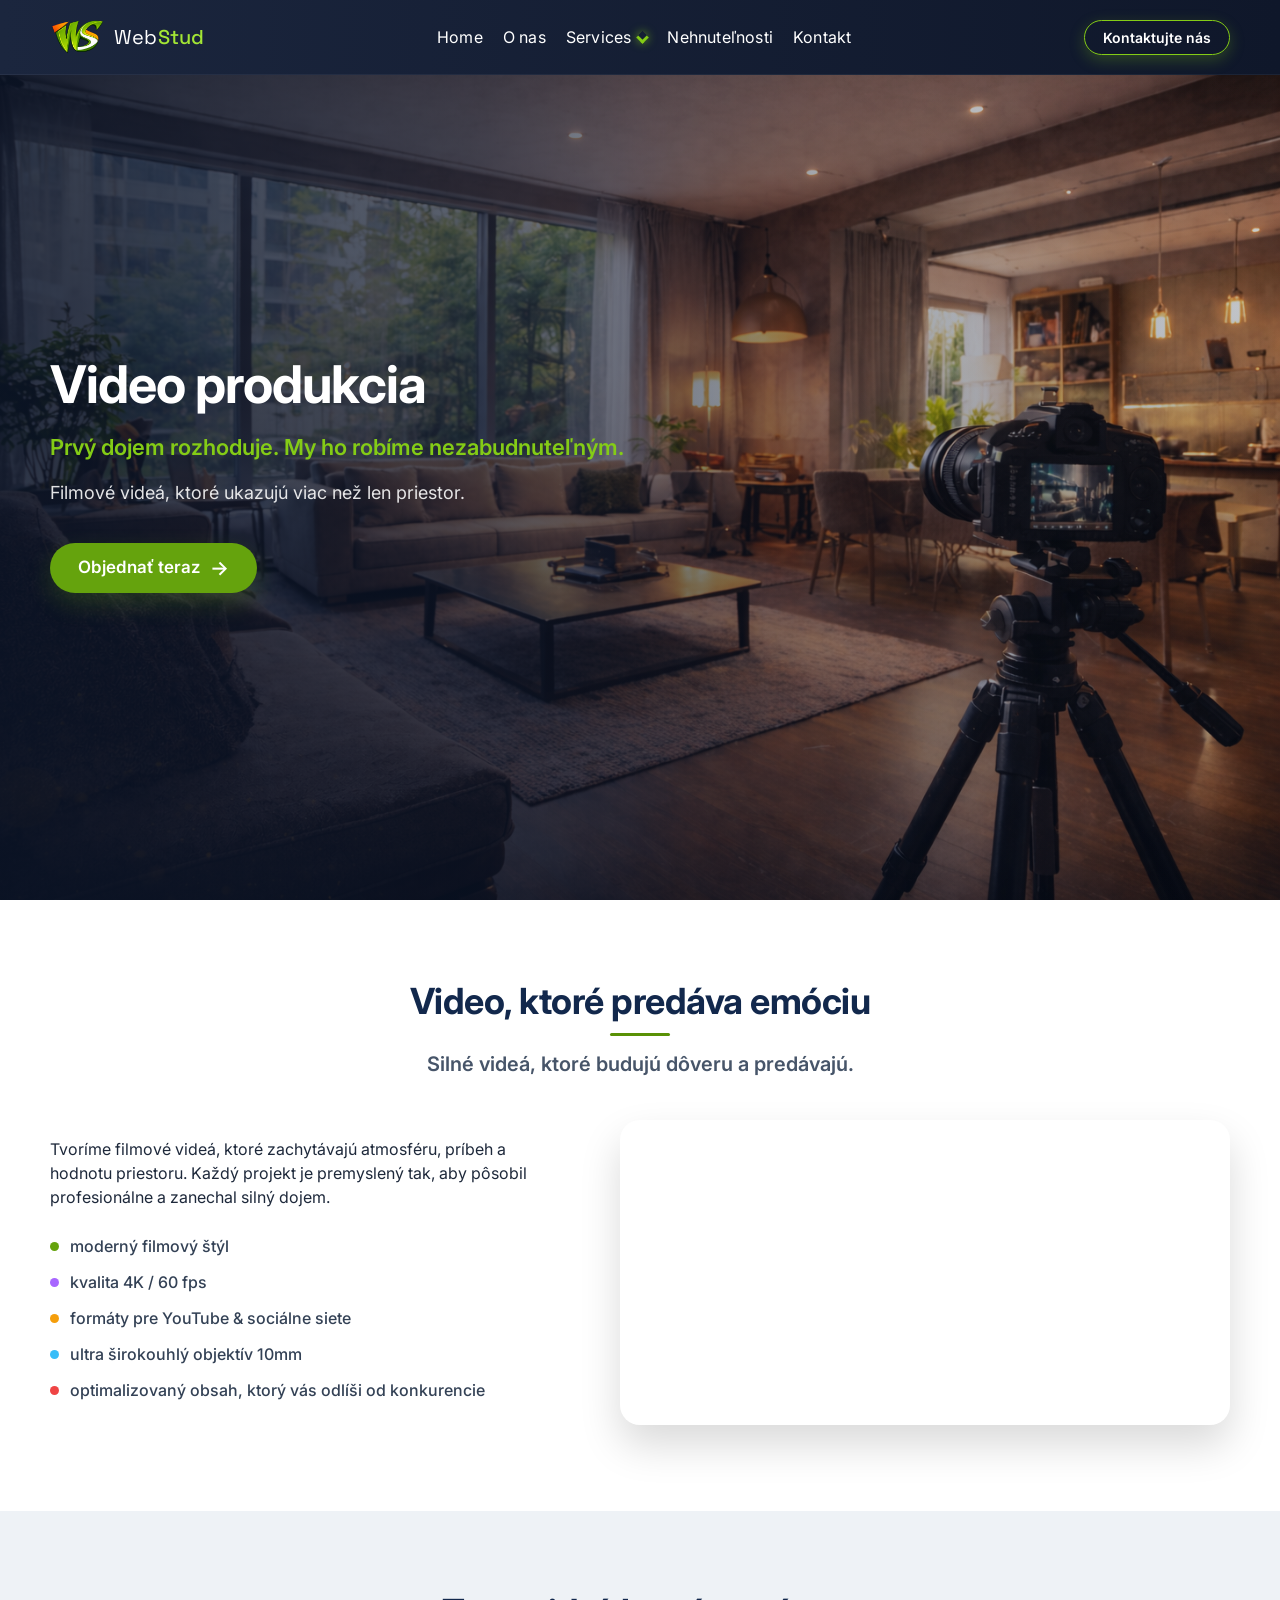
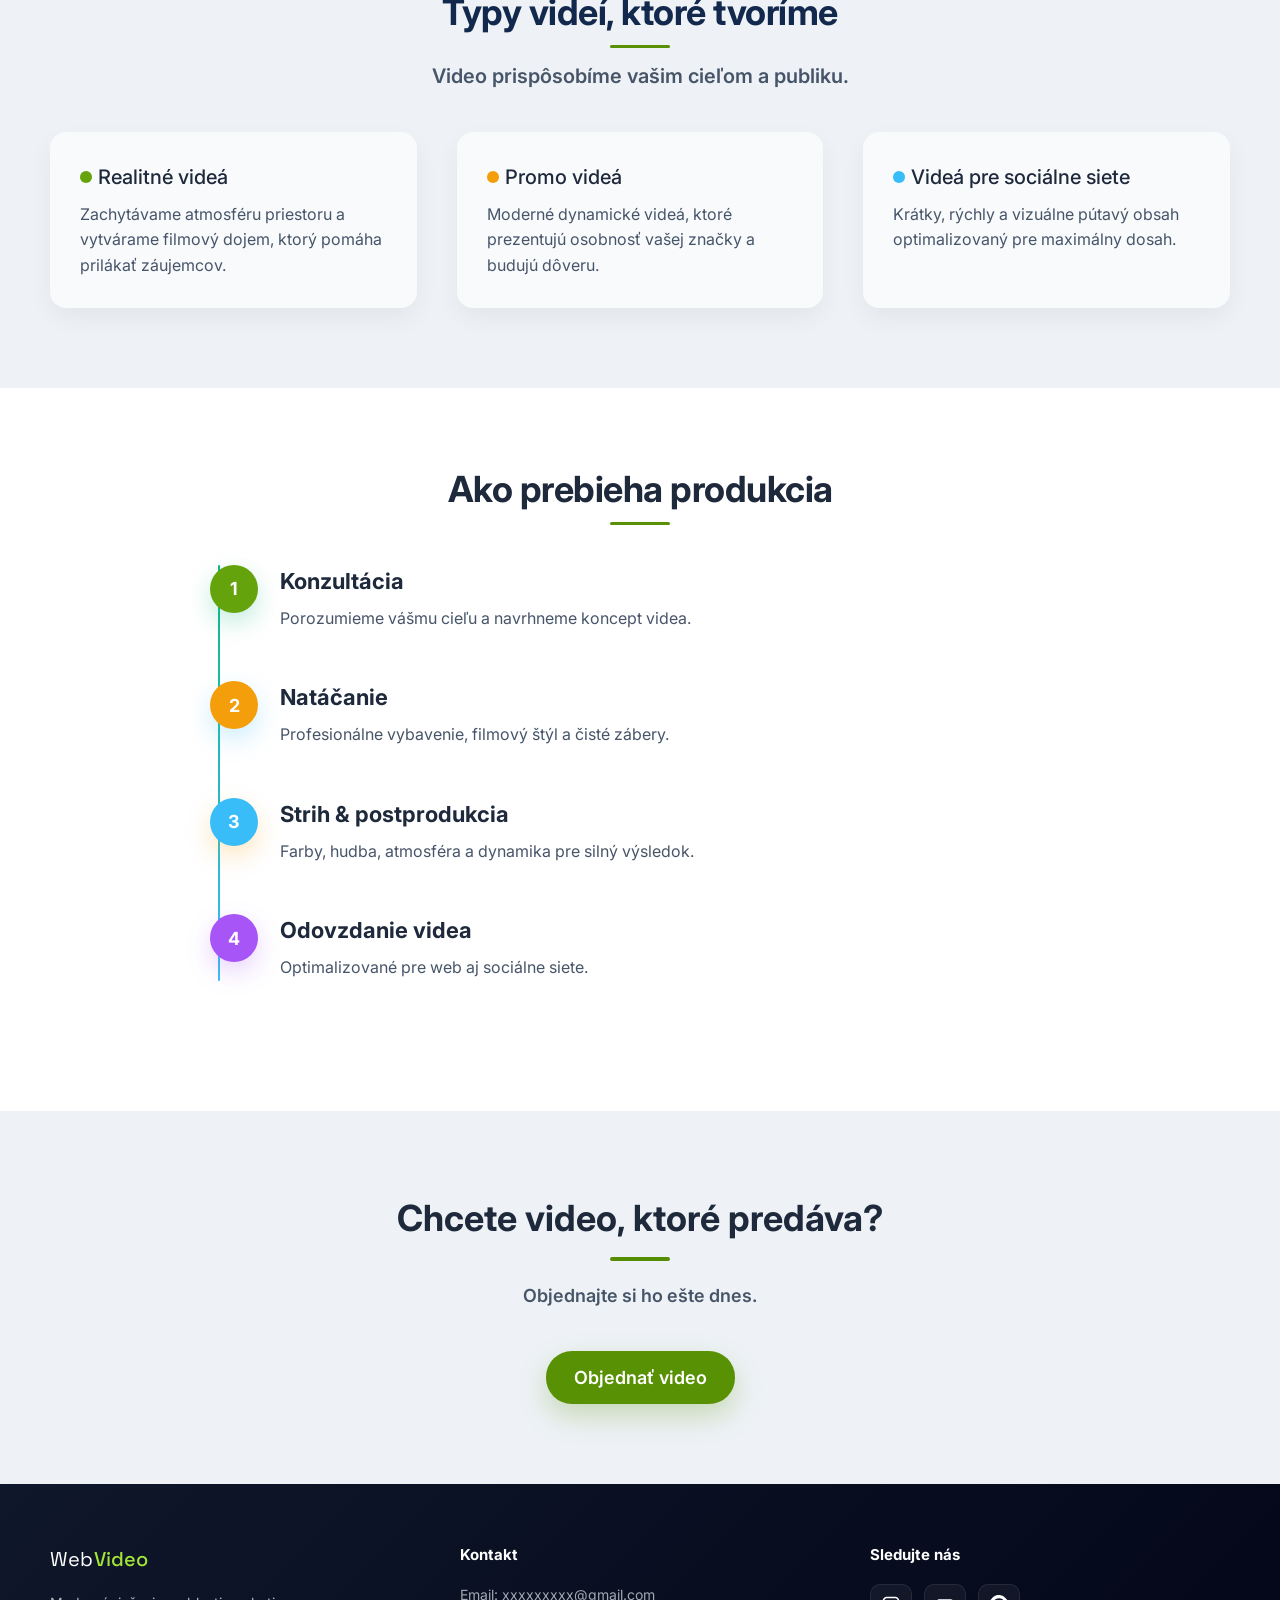
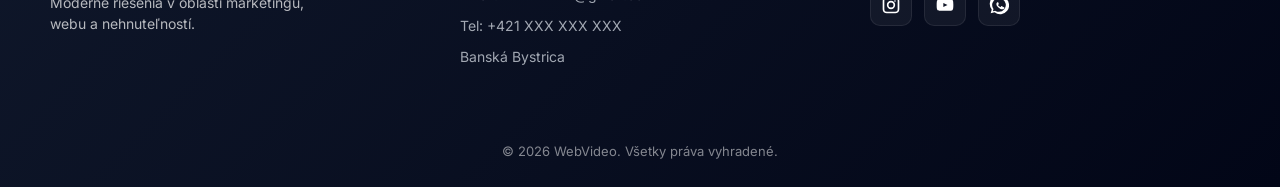
==== commit 581b8ee2: "change hero section all pages" ====
--- a/video-production.html
+++ b/video-production.html
@@ -1,24 +1,35 @@
 <!doctype html>
 <html lang="sk">
-  <head>
-    <meta charset="UTF-8" />
-    <meta name="viewport" content="width=device-width, initial-scale=1.0" />
-
-    <link
-      href="https://fonts.googleapis.com/css2?family=Inter:wght@400;500;600;700;800&display=swap"
-      rel="stylesheet"
-    />
-
-    <link
-      href="https://fonts.googleapis.com/css2?family=Space+Grotesk:wght@500;700&display=swap"
-      rel="stylesheet"
-    />
-
-    <link rel="stylesheet" href="https://unpkg.com/aos@2.3.1/dist/aos.css">
-
-    <title>Video-prod</title>
-    <link rel="stylesheet" href="css/style.css" />
-  </head>
+<head>
+  <meta charset="UTF-8" />
+  <meta name="viewport" content="width=device-width, initial-scale=1.0" />
+
+  <title>Video produkcia | WebVideo</title>
+  <meta
+    name="description"
+    content="Profesionálna video produkcia, promo videá, reels, reklamné videá a obsah pre firmy."
+  />
+
+  <link rel="preconnect" href="https://fonts.googleapis.com">
+  <link rel="preconnect" href="https://fonts.gstatic.com" crossorigin>
+
+  <link
+    href="https://fonts.googleapis.com/css2?family=Inter:wght@400;500;600;700;800&display=swap"
+    rel="stylesheet"
+  />
+
+  <link
+    href="https://fonts.googleapis.com/css2?family=Space+Grotesk:wght@500;700&display=swap"
+    rel="stylesheet"
+  />
+
+  <link
+    rel="stylesheet"
+    href="https://unpkg.com/aos@2.3.1/dist/aos.css"
+  />
+
+  <link rel="stylesheet" href="css/style.css" />
+</head>
   <body>
     <!-- Header -->
     <header class="header">
@@ -67,8 +78,13 @@
 
     <!-- Video-hero Section-->
     <section class="video-hero">
-
-      <div class="container">
+      <div class="video-hero-bg"> 
+        <img src="assets/images/video-prod/vidik.png" alt="Video produkcia" />
+         <div class="video-hero-gradient"></div>
+      </div> 
+
+      <div class="container">
+        <div class="video-hero-text">
         <h1>Video produkcia</h1>
 
         <p class="video-text">
@@ -82,8 +98,8 @@
         <a href="#" class="btn btn-primary" data-modal="videoModal">
           Objednať teraz <span class="arrow">→</span>
         </a>
-      </div>
-
+        </div>
+      </div>
     </section>
 
 
--- a/css/style.css
+++ b/css/style.css
@@ -228,7 +228,7 @@
   top: 0;
   left: 0;
   z-index: 1000;
-  padding: 16px 0;
+  padding: 10px 0;
   background: linear-gradient(90deg, #1b263e, #0f172a);
   border-bottom: 1px solid rgba(255, 255, 255, 0.05);
 }
@@ -251,40 +251,40 @@
 }
 
 .logo-img {
-  width: 60px;
-  height: 60px;
+  width: 54px;
+  height: 54px;
   object-fit: contain;
 }
 
 .logo-text {
   font-family: "Space Grotesk", sans-serif;
-  letter-spacing: 0.3px;
+  letter-spacing: 0.2px;
 }
 
 .logo-on {
   color: #ffffff;
   font-weight: 400;
-  font-size: 22px;
+  font-size: 20px;
 }
 
 .logo-business {
-  font-weight: 600;
-  font-size: 22px;
+  font-weight: 500;
+  font-size: 20px;
   color: #a3e635;
 }
 
 .nav {
   display: flex;
-  gap: 30px;
+  gap: 20px;
 }
 
 .nav a {
   color: #ffffff;
   text-decoration: none;
-  font-weight: 500;
+  font-weight: 400;
   font-size: 16px;
   padding: 5px 0;
-  letter-spacing: 0.3px;
+  letter-spacing: 0.2px;
   position: relative;
 }
 
@@ -388,8 +388,10 @@
 
 .header-btn {
   background: #65a30d;
+  background: transparent;
+  border: 1px solid #84cc16;
   color: #ffffff;
-  padding: 10px 28px;
+  padding: 8px 18px;
   border-radius: 26px;
   font-size: 14px;
   font-weight: 600;
@@ -446,7 +448,24 @@
   }
 }
 
+@media (max-width: 900px) {
+  .nav {
+    display: flex;
+    gap: 10px;
+  }
+}
+
 @media (max-width: 768px) {
+  .header {
+    padding: 10px 0;
+  }
+
+  .logo-img {
+    width: 45px;
+    height: 45px;
+    object-fit: contain;
+  }
+
   .nav {
     position: fixed;
     top: 0;
@@ -517,7 +536,7 @@
 
   .nav .header-btn {
     color: #fff;
-    padding: 8px 24px;
+    padding: 8px 26px;
     border: 2px solid #84cc16;
     border-radius: 26px;
     background: transparent;
@@ -678,10 +697,18 @@
     transform: translateY(0);
   }
 }
+
+
+
 @media (max-width: 768px) {
   .hero {
     padding: 150px 0 80px 0;
     background-position: right center;
+  }
+
+  .hero-bg img{
+    object-position: 78% center;
+    transform: scale(1.08);
   }
 
   .hero-title {
@@ -710,6 +737,10 @@
 @media (max-width: 480px) {
   .hero {
     padding: 130px 0 80px 0;
+  }
+
+  .hero-bg img {
+    object-position: 85% center;
   }
 
   .hero-title {
@@ -1574,8 +1605,8 @@
 /*  Sectson Web-hero */
 .web-hero {
   position: relative;
-  padding: 110px 0px 80px;
-  height: 100vh;
+  padding: 80px 0px 80px;
+  min-height: 100vh;
   display: flex;
   align-items: center;
   margin-bottom: 0;
@@ -1715,6 +1746,10 @@
     padding-top: 20px;
   }
 
+  .hero-text-web {
+    margin-bottom: 200px;
+  }
+
   .web-hero h1 {
     font-size: 32px;
     line-height: 1.2;
@@ -2094,15 +2129,19 @@
 .why-item:nth-child(1) h3::before {
   background: #65a30d;
 }
+
 .why-item:nth-child(2) h3::before {
   background: #a855f7;
 }
+
 .why-item:nth-child(3) h3::before {
   background: #f59e0b;
 }
+
 .why-item:nth-child(4) h3::before {
   background: #38bdf8;
 }
+
 .why-item:nth-child(5) h3::before {
   background: #ef4444;
 }
@@ -2443,111 +2482,205 @@
 .video-hero {
   position: relative;
   min-height: 100vh;
-  height: auto;
   display: flex;
   align-items: center;
-  text-align: center;
-  background:
-    linear-gradient(
-      to right,
-      rgba(10, 20, 40, 0.65) 0%,
-      rgba(10, 20, 40, 0.25) 60%,
-      rgba(10, 20, 40, 0) 100%
-    ),
-    url("../assets/images/video-prod/vidik.png");
-  background-size: cover;
-  background-position: center;
-  color: #fff;
   overflow: hidden;
-}
-
-.video-hero::before {
-  content: "";
+  color: #ffffff;
+}
+
+
+.video-hero-bg {
   position: absolute;
   inset: 0;
-  background: linear-gradient(
-    to bottom,
-    rgba(10, 20, 40, 0.85) 0%,
-    rgba(10, 20, 40, 0.55) 40%,
-    rgba(10, 20, 40, 0.35) 50%,
-    rgba(10, 20, 40, 0) 100%
-  );
-  z-index: 2;
-}
-
-.video-hero .image-bg {
-  position: absolute;
-  top: 0;
-  left: 0;
+  z-index: 1;
+}
+
+.video-hero-bg img {
   width: 100%;
   height: 100%;
   object-fit: cover;
-  object-position: center;
-  z-index: 1;
-}
+  object-position: center right;
+  display: block;
+}
+
+
+.video-hero-gradient {
+  position: absolute;
+  inset: 0;
+  background:
+    linear-gradient(
+      90deg,
+      rgba(10, 20, 40, 0.82) 0%,
+      rgba(10, 20, 40, 0.62) 38%,
+      rgba(10, 20, 40, 0.28) 65%,
+      rgba(10, 20, 40, 0.10) 100%
+    ),
+    linear-gradient(
+      to top,
+      rgba(10, 20, 40, 0.35),
+      rgba(10, 20, 40, 0.05)
+    );
+}
+
 
 .video-hero .container {
   position: relative;
   z-index: 3;
-  max-width: 640px;
-  padding-top: 40px;
-}
-
-.video-hero .container {
-  position: relative;
-  z-index: 3;
-}
+  width: 100%;
+}
+
+.video-hero-text {
+  max-width: 620px;
+  padding: 140px 0 90px;
+}
+
 
 .video-hero h1 {
-  font-size: clamp(32px, 6vw, 52px);
+  font-size: clamp(38px, 6vw, 52px);
   font-weight: 700;
-  line-height: 1.15;
-  margin-bottom: 20px;
-}
+  line-height: 1.08;
+  margin-bottom: 18px;
+  letter-spacing: -1px;
+}
+
 
 .video-text {
-  font-size: clamp(16px, 2.5vw, 22px);
+  font-size: clamp(17px, 2vw, 22px);
   color: #84cc16;
-  font-weight: 500;
-  margin-bottom: 10px;
-}
+  font-weight: 600;
+  margin-bottom: 14px;
+}
+
 
 .video-description {
-  font-size: clamp(14px, 2.3vw, 18px);
-  line-height: 1.6;
-  color: rgba(255, 255, 255, 0.85);
-  max-width: 520px;
-  margin: 0 auto 30px;
-}
+  font-size: clamp(15px, 2vw, 18px);
+  line-height: 1.7;
+  color: rgba(255,255,255,0.88);
+  max-width: 540px;
+  margin-bottom: 34px;
+}
+
 
 .video-hero .btn {
   display: inline-flex;
   align-items: center;
   gap: 10px;
   padding: 10px 28px;
+  border-radius: 26px;
   background: #65a30d;
-  box-shadow: 0 8px 20px rgba(101, 163, 13, 0.25);
   color: #ffffff;
-  font-size: clamp(14px, 2.2vw, 18px);
+  font-size: 17px;
   font-weight: 600;
-  border-radius: 26px;
+  text-decoration: none;
   transition: all 0.3s ease;
+  box-shadow: 0 10px 25px rgba(101, 163, 13, 0.22);
 }
 
 .video-hero .btn:hover {
   background: #84cc16;
-  transform: translateY(-2px);
-  box-shadow: 0 10px 25px rgba(255, 255, 255, 0.15);
-  color: #ffffff;
-}
-
-.video-hero .arrow {
+  transform: translateY(-3px);
+  box-shadow: 0 14px 30px rgba(101, 163, 13, 0.28);
+}
+
+.arrow {
   font-size: 20px;
   transition: transform 0.3s ease;
 }
 
 .video-hero .btn:hover .arrow {
-  transform: translateX(4px);
+  transform: translateX(5px);
+}
+
+
+@media (max-width: 1200px) {
+  .video-hero-text {
+    max-width: 560px;
+  }
+}
+
+
+@media (max-width: 992px) {
+  .video-hero-bg {
+    object-position: 72% center;
+  }
+
+  .video-hero-text {
+    max-width: 520px;
+    padding: 130px 0 80px;
+  }
+}
+
+
+@media (max-width: 768px) {
+  .video-hero {
+    text-align: center;
+    min-height: 100vh;
+  }
+
+  .video-hero-bg img {
+    object-fit: cover;
+    object-position: center;
+  }
+
+  .video-hero-gradient {
+    background:
+      linear-gradient(
+        to bottom,
+        rgba(10,20,40,0.72),
+        rgba(10,20,40,0.52)
+      );
+  }
+
+  .video-hero-text {
+    margin: 0 auto;
+    max-width: 100%;
+    padding: 120px 0 70px;
+  }
+
+  .video-description {
+    margin-left: auto;
+    margin-right: auto;
+  }
+}
+
+
+@media (max-width: 480px) {
+  .video-hero {
+    min-height: 100svh;
+  }
+
+  .video-hero-bg img {
+    object-fit: cover; 
+    object-position: center bottom;
+    background: #0f172a;
+  }
+
+  .video-hero-gradient {
+    background:
+      linear-gradient(
+        to bottom,
+        rgba(10,20,40,0.82),
+        rgba(10,20,40,0.58)
+      );
+  }
+
+  .video-hero-text {
+    padding: 105px 0 55px;
+  }
+
+  .video-hero h1 {
+    line-height: 1.15;
+    margin-bottom: 14px;
+  }
+
+  .video-text {
+    margin-bottom: 10px;
+  }
+
+  .video-description {
+    margin-bottom: 28px;
+    line-height: 1.6;
+  }
 }
 
 /* Video-about Section */
@@ -3140,6 +3273,7 @@
     rgba(15, 23, 42, 0) 100%
   );
 }
+
 .viz-hero .container {
   width: 100%;
   display: flex;
@@ -3204,7 +3338,6 @@
   gap: 10px;
   padding: 10px 28px;
   background: #558d00;
-  box-shadow: 0 8px 20px rgba(101, 163, 13, 0.25);
   color: #ffffff;
   font-size: 18px;
   font-weight: 600;
@@ -3215,7 +3348,6 @@
 .viz-hero .btn:hover {
   background: #84cc16;
   transform: translateY(-2px);
-  box-shadow: 0 10px 25px rgba(255, 255, 255, 0.15);
   color: #ffffff;
 }
 
@@ -3322,11 +3454,6 @@
 
   .viz-hero p {
     font-size: 15px;
-  }
-
-  .viz-hero .btn {
-    width: 100%;
-    justify-content: center;
   }
 
   .viz-hero .viz-hero-text {
@@ -3975,6 +4102,7 @@
     width: 22px;
     height: 22px;
   }
+
   .step-card h3 {
     font-size: 16px;
   }
@@ -4049,6 +4177,23 @@
 }
 
 @media (max-width: 768px) {
+  .real-hero {
+    height: 100vh;        
+    min-height: 100vh;
+    padding: 0;              
+    background-size: cover;     
+    background-position: center center;
+    background-repeat: no-repeat;
+    display: flex;
+    align-items: center;   
+    justify-content: center;
+  }
+
+  .real-hero .container {
+    padding: 0 20px;
+    margin-top: 0;
+  }
+
   .viz-cta {
     padding: 50px 20px;
   }
@@ -4065,6 +4210,12 @@
 }
 
 @media (max-width: 480px) {
+  .real-hero {
+    height: 100svh;    
+    min-height: 100svh;
+    background-position: center center;
+  }
+
   .cta-button {
     width: auto;
     padding: 12px 22px;
@@ -4072,34 +4223,20 @@
   }
 }
 
+
 /* Negnutelnosti */
 
-/* HERO */
+/* Real-hero */
 .real-hero {
   position: relative;
   padding: 140px 0 80px;
-  height: 100vh;
+  min-height: 100vh;
   display: flex;
   align-items: center;
   text-align: center;
   margin-bottom: 0;
-  background: url("../assets/images/realistka2.png") bottom/cover no-repeat;
-  background-position: center 72%;
   color: #fff;
   overflow: hidden;
-}
-
-.real-hero::after {
-  content: "";
-  position: absolute;
-  inset: 0;
-  background: radial-gradient(
-    circle at center,
-    rgba(15, 23, 42, 0.85) 0%,
-    rgba(15, 23, 42, 0.35) 40%
-  );
-  pointer-events: none;
-  z-index: 1;
 }
 
 .real-hero .container {
@@ -4143,13 +4280,17 @@
 @media (max-width: 768px) {
   .real-hero {
     height: auto;
-    min-height: 80vh;
+
     padding: 100px 0 80px;
   }
 
   .real-hero .container {
     margin-top: 20px;
     padding: 0 20px;
+  }
+
+  .real-text-web {
+    margin-bottom: 100px;
   }
 
   .real-hero h1 {
@@ -4186,7 +4327,8 @@
   .real-hero .btn-primary {
     width: auto;
     display: inline-flex;
-    padding: 14px 24px;
+    align-items: center;
+    gap: 10px;
     font-size: 16px;
   }
 }
@@ -4623,6 +4765,7 @@
   color: #fff;
   transform: translateY(-1px);
 }
+
 .dots {
   margin-right: 22.5%;
   margin-left: auto;
@@ -4704,6 +4847,7 @@
     justify-content: space-between;
     pointer-events: none;
   }
+
   .nav-slider {
     pointer-events: auto;
     z-index: 50;
@@ -4852,12 +4996,15 @@
 .step-blue {
   --step-color: #38bdf8;
 }
+
 .step-purple {
   --step-color: #a866ff;
 }
+
 .step-orange {
   --step-color: #f59e0b;
 }
+
 .step-red {
   --step-color: #65a30d;
 }
@@ -4977,15 +5124,19 @@
 .faq-item:nth-child(4n + 1) {
   --faq-color: #38bdf8;
 }
+
 .faq-item:nth-child(4n + 2) {
   --faq-color: #a866ff;
 }
+
 .faq-item:nth-child(4n + 3) {
   --faq-color: #f59e0b;
 }
+
 .faq-item:nth-child(4n + 4) {
   --faq-color: #65a30d;
 }
+
 .faq-item:hover {
   background: color-mix(in srgb, var(--faq-color), transparent 97%);
 }
@@ -5790,11 +5941,6 @@
     right: 10px;
     font-size: 28px;
   }
-
-  .btn-primary {
-    padding: 15px;
-    font-size: 16px;
-  }
 }
 
 @media (max-height: 500px) {
